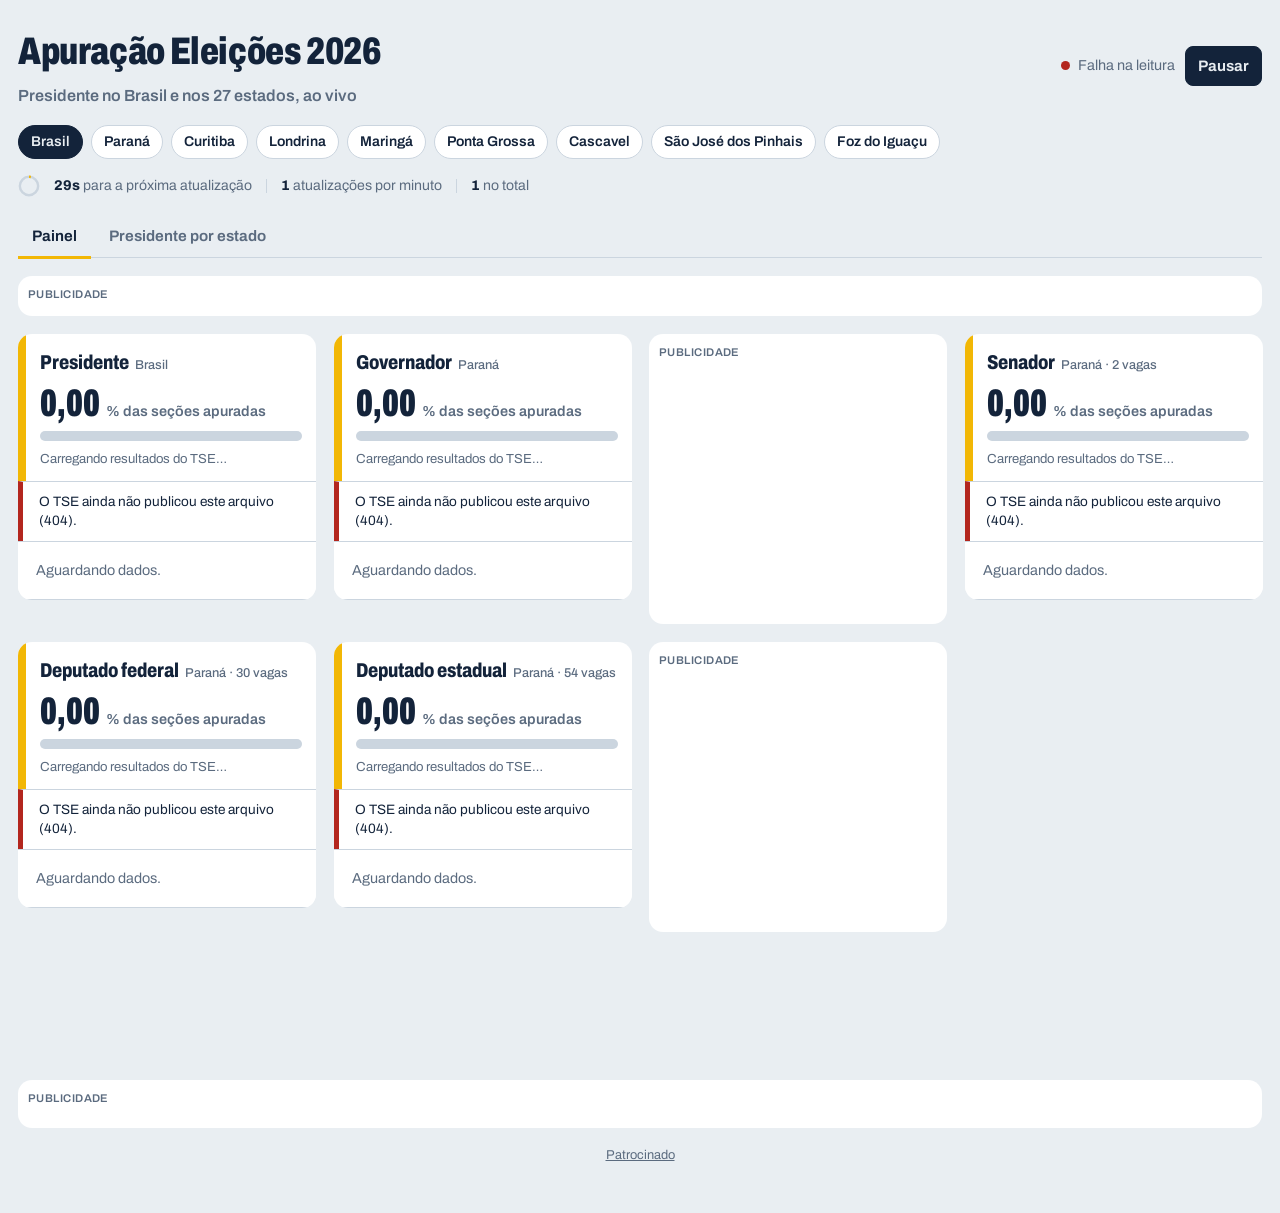
==== index.html @ 703930f0 "governador" ====
<!DOCTYPE html>
<html lang="pt-BR">
<head>
<meta charset="utf-8">
<meta name="viewport" content="width=device-width, initial-scale=1, viewport-fit=cover">
<title>Apuração Eleições 2026 ao vivo: resultado para Presidente no Brasil e por estado</title>
<meta name="description" content="Apuração ao vivo das Eleições 2026 com dados oficiais do TSE: resultado para Presidente no Brasil e nos 27 estados, urnas apuradas e previsão de término. Atualiza a cada 30 segundos.">
<meta name="keywords" content="apuração 2026, eleições 2026, apuração ao vivo, resultado eleição 2026, apuração presidente 2026, presidente por estado, resultado presidente por estado, TSE ao vivo, urnas apuradas, apuração Acre, apuração Alagoas, apuração Amapá, apuração Amazonas, apuração Bahia, apuração Ceará, apuração Distrito Federal, apuração Espírito Santo, apuração Goiás, apuração Maranhão, apuração Mato Grosso, apuração Mato Grosso do Sul, apuração Minas Gerais, apuração Pará, apuração Paraíba, apuração Paraná, apuração Pernambuco, apuração Piauí, apuração Rio de Janeiro, apuração Rio Grande do Norte, apuração Rio Grande do Sul, apuração Rondônia, apuração Roraima, apuração Santa Catarina, apuração São Paulo, apuração Sergipe, apuração Tocantins">
<meta name="robots" content="index, follow, max-image-preview:large, max-snippet:-1">
<meta name="author" content="Juscelio Diaz">
<meta name="theme-color" content="#E9EEF2" media="(prefers-color-scheme: light)">
<meta name="theme-color" content="#0F1A28" media="(prefers-color-scheme: dark)">
<link rel="canonical" href="https://eleicoesbrasil.vercel.app/">
<link rel="alternate" hreflang="pt-BR" href="https://eleicoesbrasil.vercel.app/">
<link rel="alternate" hreflang="x-default" href="https://eleicoesbrasil.vercel.app/">

<meta name="geo.region" content="BR">
<meta name="geo.placename" content="Brasil">
<meta name="geo.position" content="-15.7939;-47.8828">
<meta name="ICBM" content="-15.7939, -47.8828">
<meta name="language" content="pt-BR">

<meta property="og:type" content="website">
<meta property="og:locale" content="pt_BR">
<meta property="og:site_name" content="Apuração Eleições 2026">
<meta property="og:title" content="Apuração Eleições 2026 ao vivo: resultado para Presidente no Brasil e por estado">
<meta property="og:description" content="Apuração ao vivo das Eleições 2026 com dados oficiais do TSE: resultado para Presidente no Brasil e nos 27 estados, urnas apuradas e previsão de término. Atualiza a cada 30 segundos.">
<meta property="og:url" content="https://eleicoesbrasil.vercel.app/">
<meta property="og:image" content="https://eleicoesbrasil.vercel.app/og-image.png">
<meta property="og:image:width" content="1200">
<meta property="og:image:height" content="630">
<meta property="og:image:alt" content="Painel de apuração das Eleições 2026">
<meta name="twitter:card" content="summary_large_image">
<meta name="twitter:title" content="Apuração Eleições 2026 ao vivo: resultado para Presidente no Brasil e por estado">
<meta name="twitter:description" content="Apuração ao vivo das Eleições 2026 com dados oficiais do TSE: resultado para Presidente no Brasil e nos 27 estados, urnas apuradas e previsão de término. Atualiza a cada 30 segundos.">
<meta name="twitter:image" content="https://eleicoesbrasil.vercel.app/og-image.png">

<link rel="icon" href="/favicon.svg" type="image/svg+xml">
<link rel="apple-touch-icon" href="/apple-touch-icon.png">
<link rel="manifest" href="/site.webmanifest">
<script type="application/ld+json">
{
 "@context": "https://schema.org",
 "@graph": [
  {
   "@type": "WebSite",
   "@id": "https://eleicoesbrasil.vercel.app/#site",
   "url": "https://eleicoesbrasil.vercel.app/",
   "name": "Apuração Eleições 2026",
   "inLanguage": "pt-BR"
  },
  {
   "@type": "WebPage",
   "@id": "https://eleicoesbrasil.vercel.app/#pagina",
   "url": "https://eleicoesbrasil.vercel.app/",
   "name": "Apuração Eleições 2026 ao vivo: resultado para Presidente no Brasil e por estado",
   "description": "Apuração ao vivo das Eleições 2026 com dados oficiais do TSE: resultado para Presidente no Brasil e nos 27 estados, urnas apuradas e previsão de término. Atualiza a cada 30 segundos.",
   "inLanguage": "pt-BR",
   "isPartOf": {
    "@id": "https://eleicoesbrasil.vercel.app/#site"
   },
   "about": {
    "@id": "https://eleicoesbrasil.vercel.app/#eleicao"
   },
   "primaryImageOfPage": "https://eleicoesbrasil.vercel.app/og-image.png",
   "dateModified": "2026-10-04",
   "spatialCoverage": {
    "@type": "Country",
    "name": "Brasil"
   }
  },
  {
   "@type": "BreadcrumbList",
   "itemListElement": [
    {
     "@type": "ListItem",
     "position": 1,
     "name": "Eleições 2026",
     "item": "https://eleicoesbrasil.vercel.app/"
    }
   ]
  },
  {
   "@type": "Event",
   "@id": "https://eleicoesbrasil.vercel.app/#eleicao",
   "name": "Eleições Gerais 2026 – 1º turno",
   "startDate": "2026-10-04T08:00:00-03:00",
   "endDate": "2026-10-04T17:00:00-03:00",
   "eventStatus": "https://schema.org/EventScheduled",
   "eventAttendanceMode": "https://schema.org/OfflineEventAttendanceMode",
   "location": {
    "@type": "Place",
    "name": "Brasil",
    "address": {
     "@type": "PostalAddress",
     "addressCountry": "BR"
    }
   },
   "organizer": {
    "@type": "GovernmentOrganization",
    "name": "Tribunal Superior Eleitoral",
    "url": "https://www.tse.jus.br"
   }
  }
 ]
}
</script>
<!-- Google Analytics -->
<script async src="https://www.googletagmanager.com/gtag/js?id=G-25D1149GZ8"></script>
<script>window.dataLayer=window.dataLayer||[];function gtag(){dataLayer.push(arguments)}gtag("js",new Date());gtag("config","G-25D1149GZ8");</script>
<script>
/* Banners iframe da Adsterra: cada um precisa do seu atOptions logo antes do script. */
function anuncioAdsterra(key, width, height){
  document.write(`<script>atOptions={key:"${key}",format:"iframe",height:${height},width:${width},params:{}};<\/script><script src="https://bicea.org/22/${key}"><\/script>`);
}
</script>
<link rel="preconnect" href="https://fonts.googleapis.com">
<link rel="preconnect" href="https://fonts.gstatic.com" crossorigin>
<link href="https://fonts.googleapis.com/css2?family=Archivo:wdth,wght@62..125,400..900&display=swap" rel="stylesheet">
<link rel="stylesheet" href="/assets/painel.css">
</head>
<body>
<div class="wrap">
  <header>
    <h1>Apuração Eleições 2026 <span class="h1-sub">Presidente no Brasil e nos 27 estados, ao vivo</span></h1>
    <div class="controls">
      <div class="status"><span class="dot" id="dot"></span><span id="statusTxt">Carregando</span></div>
      <button class="primary" id="toggle">Pausar</button>
    </div>
  </header>

  <nav aria-label="Apuração por local">
    <ul class="locais">
      <li><a href="/" aria-current="page">Brasil</a></li>
      <li><a href="/parana/">Paraná</a></li>
      <li><a href="/curitiba/">Curitiba</a></li>
      <li><a href="/londrina/">Londrina</a></li>
      <li><a href="/maringa/">Maringá</a></li>
      <li><a href="/ponta-grossa/">Ponta Grossa</a></li>
      <li><a href="/cascavel/">Cascavel</a></li>
      <li><a href="/sao-jose-dos-pinhais/">São José dos Pinhais</a></li>
      <li><a href="/foz-do-iguacu/">Foz do Iguaçu</a></li>
    </ul>
  </nav>

  <div class="contador" aria-live="off">
    <span class="ring" aria-hidden="true"><svg viewBox="0 0 36 36"><circle cx="18" cy="18" r="15" class="ring-bg"/><circle cx="18" cy="18" r="15" class="ring-fg" id="ringFg"/></svg></span>
    <span><b id="proxima">—</b> para a próxima atualização</span>
    <span class="sep"></span>
    <span><b id="ritmo">0</b> atualizações por minuto</span>
    <span class="sep"></span>
    <span><b id="total">0</b> no total</span>
  </div>

  <div class="abas" role="tablist" aria-label="Visualização">
    <button role="tab" id="tab-painel" aria-controls="aba-painel" aria-selected="true">Painel</button>
    <button role="tab" id="tab-grafico" aria-controls="aba-grafico" aria-selected="false" tabindex="-1">Presidente por estado</button>
  </div>

  <main class="grid" id="aba-painel" role="tabpanel" aria-labelledby="tab-painel">
    <div class="ad ad-largo">
      <script>
        if (innerWidth >= 760) anuncioAdsterra("91e78889b4d1a1abb8bf514774f1d2f7", 728, 90);
        else if (innerWidth >= 500) anuncioAdsterra("8c108bb08b83f87383dddcffb69a1658", 468, 60);
        else anuncioAdsterra("3fed9f6a3aab2213b0c29a5ce6998f19", 320, 50);
      </script>
    </div>
    <section class="painel" data-card="pres" aria-label="Presidente, Brasil">
      <div class="painel-head" aria-live="polite">
        <h2>Presidente<small>Brasil</small></h2>
        <div class="pct" data-k="pct">0,00<small>% das seções apuradas</small></div>
        <div class="track"><div class="fill" data-k="pctBar" style="width:0%"></div></div>
        <div class="urnas" data-k="urnas"></div>
        <div class="meta" data-k="atualizado">Carregando resultados do TSE…</div>
      </div>
      <div class="msg" data-k="msg" role="alert"></div>
      <div class="cands" data-k="cands"><div class="vazio">Aguardando dados.</div></div>
      <div class="outros" data-k="outros"></div>
    </section>
    <section class="painel" data-card="gov" aria-label="Governador, Paraná">
      <div class="painel-head" aria-live="polite">
        <h2>Governador<small>Paraná</small></h2>
        <div class="pct" data-k="pct">0,00<small>% das seções apuradas</small></div>
        <div class="track"><div class="fill" data-k="pctBar" style="width:0%"></div></div>
        <div class="urnas" data-k="urnas"></div>
        <div class="meta" data-k="atualizado">Carregando resultados do TSE…</div>
      </div>
      <div class="msg" data-k="msg" role="alert"></div>
      <div class="cands" data-k="cands"><div class="vazio">Aguardando dados.</div></div>
      <div class="outros" data-k="outros"></div>
    </section>
    <div class="ad ad-retangulo">
      <script>anuncioAdsterra("b0edda91e7818c8857b4e08bf59b45be", 300, 250);</script>
    </div>
    <section class="painel" data-card="sen" aria-label="Senador, Paraná · 2 vagas">
      <div class="painel-head" aria-live="polite">
        <h2>Senador<small>Paraná · 2 vagas</small></h2>
        <div class="pct" data-k="pct">0,00<small>% das seções apuradas</small></div>
        <div class="track"><div class="fill" data-k="pctBar" style="width:0%"></div></div>
        <div class="urnas" data-k="urnas"></div>
        <div class="meta" data-k="atualizado">Carregando resultados do TSE…</div>
      </div>
      <div class="msg" data-k="msg" role="alert"></div>
      <div class="cands" data-k="cands"><div class="vazio">Aguardando dados.</div></div>
      <div class="outros" data-k="outros"></div>
    </section>
    <section class="painel" data-card="depf" aria-label="Deputado federal, Paraná · 30 vagas">
      <div class="painel-head" aria-live="polite">
        <h2>Deputado federal<small>Paraná · 30 vagas</small></h2>
        <div class="pct" data-k="pct">0,00<small>% das seções apuradas</small></div>
        <div class="track"><div class="fill" data-k="pctBar" style="width:0%"></div></div>
        <div class="urnas" data-k="urnas"></div>
        <div class="meta" data-k="atualizado">Carregando resultados do TSE…</div>
      </div>
      <div class="msg" data-k="msg" role="alert"></div>
      <div class="cands" data-k="cands"><div class="vazio">Aguardando dados.</div></div>
      <div class="outros" data-k="outros"></div>
    </section>
    <section class="painel" data-card="depe" aria-label="Deputado estadual, Paraná · 54 vagas">
      <div class="painel-head" aria-live="polite">
        <h2>Deputado estadual<small>Paraná · 54 vagas</small></h2>
        <div class="pct" data-k="pct">0,00<small>% das seções apuradas</small></div>
        <div class="track"><div class="fill" data-k="pctBar" style="width:0%"></div></div>
        <div class="urnas" data-k="urnas"></div>
        <div class="meta" data-k="atualizado">Carregando resultados do TSE…</div>
      </div>
      <div class="msg" data-k="msg" role="alert"></div>
      <div class="cands" data-k="cands"><div class="vazio">Aguardando dados.</div></div>
      <div class="outros" data-k="outros"></div>
    </section>
    <div class="ad ad-retangulo">
      <script>
        if (innerWidth >= 1100){
          document.currentScript.parentElement.classList.add("ad-alto");
          document.write('<div class="ad-par"><div>');
          anuncioAdsterra("2e475f82fe9a3fe70c927b401e1b6dad", 160, 600);
          document.write('</div><div>');
          anuncioAdsterra("76885d096ff2769e62141c29986a9c51", 160, 300);
          document.write('</div></div>');
        } else anuncioAdsterra("b0edda91e7818c8857b4e08bf59b45be", 300, 250);
      </script>
    </div>
    <div class="ad ad-largo">
      <script async="async" data-cfasync="false" src="https://bicea.org/21/813f7a11f64eeb9cae8767af1a4a75e0"></script>
      <div id="container-813f7a11f64eeb9cae8767af1a4a75e0"></div>
    </div>
    <p class="patrocinado"><a href="https://arwf.org/4/5a1e35ec282ca23bba451c632d59aa7d" target="_blank" rel="sponsored noopener">Patrocinado</a></p>
  </main>

  <section class="grafico" id="aba-grafico" role="tabpanel" aria-labelledby="tab-grafico" hidden>
    <div class="grafico-topo">
      <div>
        <h2>Presidente por estado</h2>
        <p class="grafico-sub" id="gResumo">Carregando resultados dos 27 estados…</p>
      </div>
      <label class="ordem">Ordenar por
        <select id="gOrdem">
          <option value="vantagem">Vantagem do 1º colocado</option>
          <option value="nome">Estado (A–Z)</option>
          <option value="apurado">Mais apurado</option>
        </select>
      </label>
    </div>
    <ul class="legenda" id="gLegenda"></ul>
    <div class="barras" id="gBarras" role="list"></div>
    <div class="g-dica" id="gDica" role="tooltip" hidden></div>
    <details class="g-tabela">
      <summary>Ver como tabela</summary>
      <div class="g-tabela-rolagem"><table id="gTabela"><thead><tr><th>Estado</th><th>% apurado</th><th>1º no Brasil</th><th>2º no Brasil</th><th>Outros</th></tr></thead><tbody><tr><td>Acre</td><td>—</td><td>—</td><td>—</td><td>—</td></tr><tr><td>Alagoas</td><td>—</td><td>—</td><td>—</td><td>—</td></tr><tr><td>Amapá</td><td>—</td><td>—</td><td>—</td><td>—</td></tr><tr><td>Amazonas</td><td>—</td><td>—</td><td>—</td><td>—</td></tr><tr><td>Bahia</td><td>—</td><td>—</td><td>—</td><td>—</td></tr><tr><td>Ceará</td><td>—</td><td>—</td><td>—</td><td>—</td></tr><tr><td>Distrito Federal</td><td>—</td><td>—</td><td>—</td><td>—</td></tr><tr><td>Espírito Santo</td><td>—</td><td>—</td><td>—</td><td>—</td></tr><tr><td>Goiás</td><td>—</td><td>—</td><td>—</td><td>—</td></tr><tr><td>Maranhão</td><td>—</td><td>—</td><td>—</td><td>—</td></tr><tr><td>Mato Grosso</td><td>—</td><td>—</td><td>—</td><td>—</td></tr><tr><td>Mato Grosso do Sul</td><td>—</td><td>—</td><td>—</td><td>—</td></tr><tr><td>Minas Gerais</td><td>—</td><td>—</td><td>—</td><td>—</td></tr><tr><td>Pará</td><td>—</td><td>—</td><td>—</td><td>—</td></tr><tr><td>Paraíba</td><td>—</td><td>—</td><td>—</td><td>—</td></tr><tr><td>Paraná</td><td>—</td><td>—</td><td>—</td><td>—</td></tr><tr><td>Pernambuco</td><td>—</td><td>—</td><td>—</td><td>—</td></tr><tr><td>Piauí</td><td>—</td><td>—</td><td>—</td><td>—</td></tr><tr><td>Rio de Janeiro</td><td>—</td><td>—</td><td>—</td><td>—</td></tr><tr><td>Rio Grande do Norte</td><td>—</td><td>—</td><td>—</td><td>—</td></tr><tr><td>Rio Grande do Sul</td><td>—</td><td>—</td><td>—</td><td>—</td></tr><tr><td>Rondônia</td><td>—</td><td>—</td><td>—</td><td>—</td></tr><tr><td>Roraima</td><td>—</td><td>—</td><td>—</td><td>—</td></tr><tr><td>Santa Catarina</td><td>—</td><td>—</td><td>—</td><td>—</td></tr><tr><td>São Paulo</td><td>—</td><td>—</td><td>—</td><td>—</td></tr><tr><td>Sergipe</td><td>—</td><td>—</td><td>—</td><td>—</td></tr><tr><td>Tocantins</td><td>—</td><td>—</td><td>—</td><td>—</td></tr></tbody></table></div>
    </details>
    <p class="grafico-nota">Resultado da eleição para Presidente em todos os estados do Brasil: Acre, Alagoas, Amapá, Amazonas, Bahia, Ceará, Distrito Federal, Espírito Santo, Goiás, Maranhão, Mato Grosso, Mato Grosso do Sul, Minas Gerais, Pará, Paraíba, Paraná, Pernambuco, Piauí, Rio de Janeiro, Rio Grande do Norte, Rio Grande do Sul, Rondônia, Roraima, Santa Catarina, São Paulo, Sergipe e Tocantins. Percentuais sobre os votos válidos em cada estado. Dados oficiais do TSE, atualizados a cada minuto enquanto esta aba está aberta.</p>
  </section>

  <noscript><p class="rodape">Ative o JavaScript para ver a apuração ao vivo.</p></noscript>
</div>

<script>window.PAGINA = {"cards": [{"id": "pres", "eleicao": "6257", "uf": "br", "mun": "", "cargo": "0001"}, {"id": "gov", "eleicao": "6259", "uf": "pr", "mun": "", "cargo": "0003"}, {"id": "sen", "eleicao": "6259", "uf": "pr", "mun": "", "cargo": "0005"}, {"id": "depf", "eleicao": "6259", "uf": "pr", "mun": "", "cargo": "0006"}, {"id": "depe", "eleicao": "6259", "uf": "pr", "mun": "", "cargo": "0007"}]};</script>
<script src="/assets/painel.js"></script>
<script src="/assets/grafico.js"></script>
<!-- Adsterra -->
<script data-cfasync="false" src="https://afders.org/1/1509e2503a8d75d315fd21393ebc4c13"></script>
<script data-cfasync="false" src="https://bicea.org/14/e1dd02e019e5cd1f0d1ac25f7d4fbcfc"></script>
</body>
</html>
---- assets/painel.css ----
:root{
  --bg:#E9EEF2; --panel:#FFFFFF; --ink:#13233A; --muted:#5B6B7F; --line:#CBD5DF;
  --urna:#F2B705; --lead:#0B7A4B; --bar:#2F4A6D; --err:#B3261E;
  --serie-1:#2a78d6; --serie-2:#eb6834; --serie-outros:#B4BFCB;
  box-sizing:border-box; padding-top:env(safe-area-inset-top,0px); padding-bottom:env(safe-area-inset-bottom,0px);
  color-scheme:light dark;
}
@media (prefers-color-scheme:dark){:root:not([data-theme="light"]){
  --bg:#0F1A28; --panel:#172536; --ink:#E8EEF5; --muted:#93A3B6; --line:#2A3B50;
  --urna:#F5C431; --lead:#3CC489; --bar:#6E8DB5; --err:#F2867E;
  --serie-1:#3987e5; --serie-2:#d95926; --serie-outros:#4A5C72;}}
:root[data-theme="dark"]{--bg:#0F1A28; --panel:#172536; --ink:#E8EEF5; --muted:#93A3B6; --line:#2A3B50;
  --urna:#F5C431; --lead:#3CC489; --bar:#6E8DB5; --err:#F2867E;
  --serie-1:#3987e5; --serie-2:#d95926; --serie-outros:#4A5C72;}
*,*::before,*::after{box-sizing:inherit}
html{scroll-padding-top:env(safe-area-inset-top,0px)}
body{margin:0;background:var(--bg);color:var(--ink);font-family:"Archivo",system-ui,-apple-system,"Segoe UI",Roboto,sans-serif;font-variation-settings:"wdth" 100;line-height:1.45}
.wrap{max-width:1500px;margin:0 auto;padding:24px 18px 48px}
header{display:flex;justify-content:space-between;align-items:center;gap:12px 20px;flex-wrap:wrap}
h1{font-size:clamp(1.6rem,3vw,2.4rem);font-variation-settings:"wdth" 75;font-weight:850;letter-spacing:-.01em;margin:0}
.status{font-size:.9rem;color:var(--muted);display:flex;align-items:center;gap:8px}
.dot{width:9px;height:9px;border-radius:50%;background:var(--muted)}
.dot.live{background:var(--lead);animation:pulse 2s infinite}
.dot.err{background:var(--err)}
@keyframes pulse{50%{opacity:.35}}
@media (prefers-reduced-motion:reduce){.dot.live{animation:none}.fill{transition:none!important}}

.controls{display:flex;flex-wrap:wrap;align-items:center;gap:10px}
button{font:inherit;font-size:.95rem;color:var(--ink);background:var(--panel);border:1.5px solid var(--line);border-radius:8px;padding:8px 12px}
button{cursor:pointer;font-weight:650}
button.primary{background:var(--ink);color:var(--bg);border-color:var(--ink)}
:focus-visible{outline:3px solid var(--urna);outline-offset:2px}

.contador{display:flex;flex-wrap:wrap;align-items:center;gap:8px 14px;margin:16px 0 20px;font-size:.88rem;color:var(--muted)}
.contador b{color:var(--ink);font-variant-numeric:tabular-nums;font-weight:750}
.contador .sep{width:1px;height:14px;background:var(--line)}
.ring{width:22px;height:22px;display:inline-block}
.ring svg{width:100%;height:100%;transform:rotate(-90deg)}
.ring circle{fill:none;stroke-width:4}
.ring-bg{stroke:var(--line)}
.ring-fg{stroke:var(--urna);stroke-dasharray:94.25;stroke-dashoffset:94.25;transition:stroke-dashoffset .9s linear}
@media (prefers-reduced-motion:reduce){.ring-fg{transition:none}}
@media (max-width:520px){.contador .sep{display:none}}

/* Grid único: cards e anúncios intercalados */
.grid{display:grid;grid-template-columns:repeat(auto-fill,minmax(min(100%,290px),1fr));grid-auto-flow:row dense;gap:18px;align-items:start}
.painel{min-width:0;background:var(--panel);border-radius:14px;overflow:hidden;display:flex;flex-direction:column}
.cand>span{min-width:0;overflow-wrap:break-word}
.painel-head{padding:16px 18px 14px;border-left:8px solid var(--urna)}
.painel h2{margin:0;font-size:1.25rem;font-weight:800;font-variation-settings:"wdth" 80}
.painel h2 small{font-weight:500;color:var(--muted);font-size:.8rem;margin-left:6px;font-variation-settings:"wdth" 100}
.pct{font-size:clamp(2.4rem,5vw,3.6rem);font-weight:900;font-variation-settings:"wdth" 62;line-height:.95;font-variant-numeric:tabular-nums;margin-top:8px}
.pct small{font-size:.9rem;font-weight:600;color:var(--muted);font-variation-settings:"wdth" 100;margin-left:6px}
.track{height:10px;background:var(--line);border-radius:5px;margin-top:10px;overflow:hidden}
.track .fill{height:100%;background:var(--urna);transition:width .8s ease}
.meta{margin-top:8px;font-size:.82rem;color:var(--muted)}
.urnas{display:grid;grid-template-columns:repeat(3,auto);justify-content:start;gap:2px 18px;margin-top:10px;font-size:.78rem;color:var(--muted)}
.urnas:empty{display:none}
.urnas b{display:block;font-size:1.05rem;color:var(--ink);font-variation-settings:"wdth" 75;font-variant-numeric:tabular-nums}
.urnas .eta{grid-column:1/-1;margin-top:4px}
.urnas .eta b{display:inline;font-size:inherit}

.cands{display:grid;gap:1px;background:var(--line);border-top:1px solid var(--line)}
.cand{background:var(--panel);padding:10px 16px;display:grid;grid-template-columns:2.2rem 1fr auto;gap:3px 12px;align-items:center}
.cand .pos{font-weight:800;color:var(--muted);font-variant-numeric:tabular-nums;grid-row:span 2}
.cand .nome{font-weight:700}
.cand .partido{color:var(--muted);font-weight:500;font-size:.85rem;margin-left:6px}
.cand .num{text-align:right;font-weight:850;font-size:1.3rem;font-variation-settings:"wdth" 70;font-variant-numeric:tabular-nums;grid-row:span 2}
.cand .votos{display:block;font-size:.75rem;font-weight:500;color:var(--muted);font-variation-settings:"wdth" 100}
.cand .bar{height:6px;background:var(--line);border-radius:3px;overflow:hidden}
.cand .bar .fill{height:100%;background:var(--bar);transition:width .8s ease}
.cand.lead .bar .fill{background:var(--lead)}
.tag{display:inline-block;font-size:.72rem;font-weight:700;padding:1px 7px;border-radius:5px;margin-left:6px;vertical-align:2px;background:var(--lead);color:var(--panel)}
.vazio{background:var(--panel);padding:18px;color:var(--muted);font-size:.9rem}

.outros{display:grid;grid-template-columns:repeat(3,1fr);border-top:1px solid var(--line)}
.outros div{padding:10px 16px}
.outros div+div{border-left:1px solid var(--line)}
.outros b{display:block;font-size:1.1rem;font-variation-settings:"wdth" 75;font-variant-numeric:tabular-nums}
.outros span{font-size:.8rem;color:var(--muted)}
.msg{padding:10px 16px;border-top:1px solid var(--line);border-left:5px solid var(--err);font-size:.85rem;display:none}

.rodape{margin-top:24px;font-size:.82rem;color:var(--muted)}
.h1-sub{display:block;margin-top:4px;font-size:.42em;font-weight:600;color:var(--muted);letter-spacing:0;font-variation-settings:"wdth" 100}
@media (max-width:520px){.cand .num{font-size:1.1rem}}
.painel{container-type:inline-size}
@container (max-width:320px){
  .cand{padding:10px 12px;gap:3px 8px;grid-template-columns:1.6rem 1fr auto}
  .cand .nome{font-size:.88rem}
  .cand .partido{font-size:.75rem;margin-left:4px}
  .cand .num{font-size:1.1rem}
  .painel-head{padding:14px 14px 12px}
  .pct{font-size:2.4rem}
}
.cand .partido{white-space:nowrap}

/* Navegação entre páginas (links internos) */
.locais{display:flex;flex-wrap:wrap;gap:8px;margin:18px 0 0;padding:0;list-style:none}
.locais a{display:inline-block;padding:6px 12px;border-radius:999px;background:var(--panel);color:var(--ink);text-decoration:none;font-size:.88rem;font-weight:600;border:1.5px solid var(--line)}
.locais a:hover{border-color:var(--ink)}
.locais a[aria-current="page"]{background:var(--ink);color:var(--bg);border-color:var(--ink)}

/* Abas */
.abas{display:flex;gap:4px;margin:0 0 18px;border-bottom:1.5px solid var(--line)}
.abas button{background:none;border:0;border-bottom:3px solid transparent;border-radius:0;margin-bottom:-1.5px;padding:8px 14px;color:var(--muted)}
.abas button[aria-selected="true"]{color:var(--ink);border-bottom-color:var(--urna)}
.abas button:hover{color:var(--ink)}

/* Gráfico: presidente por estado (barras 100% empilhadas) */
.grafico{background:var(--panel);border-radius:14px;padding:18px 18px 14px;position:relative}
[hidden]{display:none!important}
.grafico-topo{display:flex;justify-content:space-between;align-items:flex-end;gap:10px 20px;flex-wrap:wrap}
.grafico h2{margin:0;font-size:1.25rem;font-weight:800;font-variation-settings:"wdth" 80}
.grafico-sub{margin:2px 0 0;font-size:.88rem;color:var(--muted)}
.ordem{font-size:.82rem;color:var(--muted);display:flex;align-items:center;gap:8px}
.ordem select{font:inherit;font-size:.88rem;color:var(--ink);background:var(--panel);border:1.5px solid var(--line);border-radius:8px;padding:6px 8px}
.legenda{display:flex;flex-wrap:wrap;gap:6px 16px;list-style:none;margin:14px 0 10px;padding:0;font-size:.85rem}
.legenda li{display:flex;align-items:center;gap:6px}
.legenda i{width:12px;height:12px;border-radius:3px;display:inline-block}
.barras{display:grid;gap:4px}
.linha{display:grid;grid-template-columns:minmax(0,11rem) 1fr;align-items:center;gap:10px;padding:3px 4px;border-radius:6px;cursor:default}
.linha:hover,.linha:focus-visible{background:var(--bg)}
.linha .uf{font-size:.85rem;font-weight:650;white-space:nowrap;overflow:hidden;text-overflow:ellipsis}
.linha .uf small{display:block;font-weight:500;font-size:.72rem;color:var(--muted)}
.empilhada{position:relative;display:flex;gap:2px;height:22px}
.empilhada span{height:100%;min-width:0;display:flex;align-items:center;padding:0 6px;font-size:.75rem;font-weight:750;font-variant-numeric:tabular-nums;color:#fff;white-space:nowrap}
.empilhada span:first-child{border-radius:4px 0 0 4px}
.empilhada span:last-child{border-radius:0 4px 4px 0;justify-content:flex-end}
.empilhada .s1{background:var(--serie-1)}
.empilhada .s2{background:var(--serie-2)}
.empilhada .so{background:var(--serie-outros);color:var(--ink)}
.empilhada .vazia{flex:1;background:var(--line);border-radius:4px;color:var(--muted);font-weight:500}
.empilhada::after{content:"";position:absolute;left:50%;top:-3px;bottom:-3px;border-left:1.5px dashed var(--ink);opacity:.45;pointer-events:none}
.g-dica{position:absolute;z-index:5;pointer-events:none;background:var(--ink);color:var(--bg);border-radius:8px;padding:8px 10px;font-size:.8rem;line-height:1.4;max-width:260px;box-shadow:0 4px 14px rgba(0,0,0,.18)}
.g-dica b{font-variant-numeric:tabular-nums}
.g-dica i{width:9px;height:9px;border-radius:2px;display:inline-block;margin-right:5px}
.g-tabela{margin-top:14px;font-size:.85rem}
.g-tabela summary{cursor:pointer;font-weight:650}
.g-tabela-rolagem{overflow-x:auto;margin-top:8px}
.g-tabela table{border-collapse:collapse;width:100%;font-variant-numeric:tabular-nums}
.g-tabela th,.g-tabela td{padding:5px 8px;border-bottom:1px solid var(--line);text-align:right;white-space:nowrap}
.g-tabela th:first-child,.g-tabela td:first-child{text-align:left}
.grafico-nota{margin:12px 0 0;font-size:.78rem;color:var(--muted)}
.linha .sigla{display:none}
@media (max-width:520px){.linha{grid-template-columns:4.5rem 1fr}.linha .nome-longo{display:none}.linha .sigla{display:inline}}

/* Células de anúncio dentro do grid */
.ad{background:var(--panel);border-radius:14px;padding:10px 10px 14px;display:flex;flex-direction:column;align-items:center;gap:8px;overflow:hidden;min-width:0}
.ad::before{content:"Publicidade";align-self:flex-start;font-size:.7rem;font-weight:600;letter-spacing:.04em;text-transform:uppercase;color:var(--muted)}
.ad-largo{grid-column:1/-1}
.ad-retangulo{min-height:290px}
.ad-alto{grid-row:span 2}
.ad-par{display:flex;gap:12px;justify-content:center}
.ad iframe{max-width:100%}
.patrocinado{grid-column:1/-1;text-align:center;font-size:.8rem;margin:0}
.patrocinado a{color:var(--muted)}
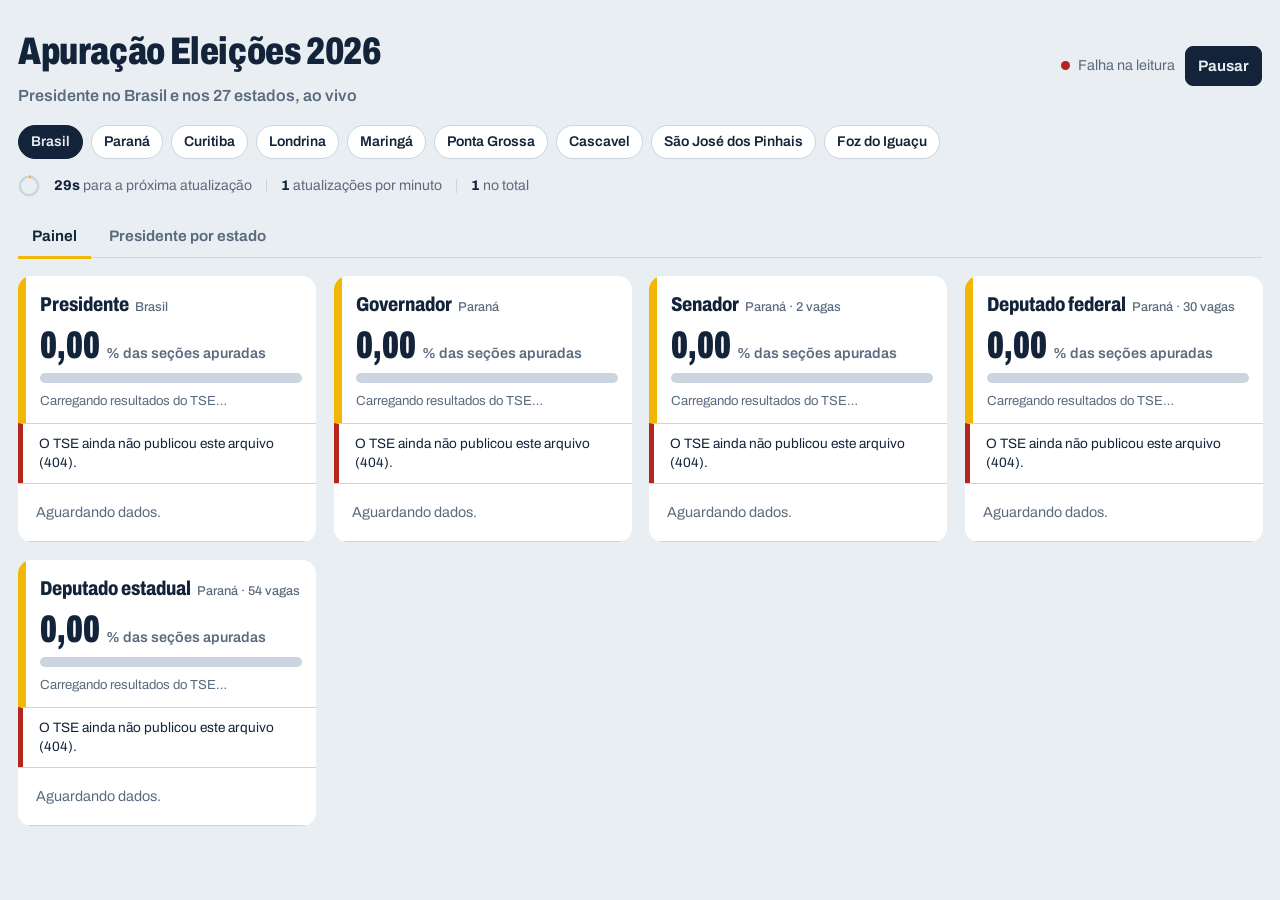
==== commit 4d7a2c9e: "no ads" ====
--- a/index.html
+++ b/index.html
@@ -108,12 +108,6 @@
 <!-- Google Analytics -->
 <script async src="https://www.googletagmanager.com/gtag/js?id=G-25D1149GZ8"></script>
 <script>window.dataLayer=window.dataLayer||[];function gtag(){dataLayer.push(arguments)}gtag("js",new Date());gtag("config","G-25D1149GZ8");</script>
-<script>
-/* Banners iframe da Adsterra: cada um precisa do seu atOptions logo antes do script. */
-function anuncioAdsterra(key, width, height){
-  document.write(`<script>atOptions={key:"${key}",format:"iframe",height:${height},width:${width},params:{}};<\/script><script src="https://bicea.org/22/${key}"><\/script>`);
-}
-</script>
 <link rel="preconnect" href="https://fonts.googleapis.com">
 <link rel="preconnect" href="https://fonts.gstatic.com" crossorigin>
 <link href="https://fonts.googleapis.com/css2?family=Archivo:wdth,wght@62..125,400..900&display=swap" rel="stylesheet">
@@ -158,13 +152,6 @@
   </div>
 
   <main class="grid" id="aba-painel" role="tabpanel" aria-labelledby="tab-painel">
-    <div class="ad ad-largo">
-      <script>
-        if (innerWidth >= 760) anuncioAdsterra("91e78889b4d1a1abb8bf514774f1d2f7", 728, 90);
-        else if (innerWidth >= 500) anuncioAdsterra("8c108bb08b83f87383dddcffb69a1658", 468, 60);
-        else anuncioAdsterra("3fed9f6a3aab2213b0c29a5ce6998f19", 320, 50);
-      </script>
-    </div>
     <section class="painel" data-card="pres" aria-label="Presidente, Brasil">
       <div class="painel-head" aria-live="polite">
         <h2>Presidente<small>Brasil</small></h2>
@@ -189,9 +176,6 @@
       <div class="cands" data-k="cands"><div class="vazio">Aguardando dados.</div></div>
       <div class="outros" data-k="outros"></div>
     </section>
-    <div class="ad ad-retangulo">
-      <script>anuncioAdsterra("b0edda91e7818c8857b4e08bf59b45be", 300, 250);</script>
-    </div>
     <section class="painel" data-card="sen" aria-label="Senador, Paraná · 2 vagas">
       <div class="painel-head" aria-live="polite">
         <h2>Senador<small>Paraná · 2 vagas</small></h2>
@@ -228,23 +212,6 @@
       <div class="cands" data-k="cands"><div class="vazio">Aguardando dados.</div></div>
       <div class="outros" data-k="outros"></div>
     </section>
-    <div class="ad ad-retangulo">
-      <script>
-        if (innerWidth >= 1100){
-          document.currentScript.parentElement.classList.add("ad-alto");
-          document.write('<div class="ad-par"><div>');
-          anuncioAdsterra("2e475f82fe9a3fe70c927b401e1b6dad", 160, 600);
-          document.write('</div><div>');
-          anuncioAdsterra("76885d096ff2769e62141c29986a9c51", 160, 300);
-          document.write('</div></div>');
-        } else anuncioAdsterra("b0edda91e7818c8857b4e08bf59b45be", 300, 250);
-      </script>
-    </div>
-    <div class="ad ad-largo">
-      <script async="async" data-cfasync="false" src="https://bicea.org/21/813f7a11f64eeb9cae8767af1a4a75e0"></script>
-      <div id="container-813f7a11f64eeb9cae8767af1a4a75e0"></div>
-    </div>
-    <p class="patrocinado"><a href="https://arwf.org/4/5a1e35ec282ca23bba451c632d59aa7d" target="_blank" rel="sponsored noopener">Patrocinado</a></p>
   </main>
 
   <section class="grafico" id="aba-grafico" role="tabpanel" aria-labelledby="tab-grafico" hidden>
@@ -277,8 +244,5 @@
 <script>window.PAGINA = {"cards": [{"id": "pres", "eleicao": "6257", "uf": "br", "mun": "", "cargo": "0001"}, {"id": "gov", "eleicao": "6259", "uf": "pr", "mun": "", "cargo": "0003"}, {"id": "sen", "eleicao": "6259", "uf": "pr", "mun": "", "cargo": "0005"}, {"id": "depf", "eleicao": "6259", "uf": "pr", "mun": "", "cargo": "0006"}, {"id": "depe", "eleicao": "6259", "uf": "pr", "mun": "", "cargo": "0007"}]};</script>
 <script src="/assets/painel.js"></script>
 <script src="/assets/grafico.js"></script>
-<!-- Adsterra -->
-<script data-cfasync="false" src="https://afders.org/1/1509e2503a8d75d315fd21393ebc4c13"></script>
-<script data-cfasync="false" src="https://bicea.org/14/e1dd02e019e5cd1f0d1ac25f7d4fbcfc"></script>
 </body>
 </html>
--- a/assets/painel.css
+++ b/assets/painel.css
@@ -43,7 +43,7 @@
 @media (max-width:520px){.contador .sep{display:none}}
 
 /* Grid único: cards e anúncios intercalados */
-.grid{display:grid;grid-template-columns:repeat(auto-fill,minmax(min(100%,290px),1fr));grid-auto-flow:row dense;gap:18px;align-items:start}
+.grid{display:grid;grid-template-columns:repeat(auto-fill,minmax(min(100%,290px),1fr));gap:18px;align-items:start}
 .painel{min-width:0;background:var(--panel);border-radius:14px;overflow:hidden;display:flex;flex-direction:column}
 .cand>span{min-width:0;overflow-wrap:break-word}
 .painel-head{padding:16px 18px 14px;border-left:8px solid var(--urna)}
@@ -143,14 +143,3 @@
 .grafico-nota{margin:12px 0 0;font-size:.78rem;color:var(--muted)}
 .linha .sigla{display:none}
 @media (max-width:520px){.linha{grid-template-columns:4.5rem 1fr}.linha .nome-longo{display:none}.linha .sigla{display:inline}}
-
-/* Células de anúncio dentro do grid */
-.ad{background:var(--panel);border-radius:14px;padding:10px 10px 14px;display:flex;flex-direction:column;align-items:center;gap:8px;overflow:hidden;min-width:0}
-.ad::before{content:"Publicidade";align-self:flex-start;font-size:.7rem;font-weight:600;letter-spacing:.04em;text-transform:uppercase;color:var(--muted)}
-.ad-largo{grid-column:1/-1}
-.ad-retangulo{min-height:290px}
-.ad-alto{grid-row:span 2}
-.ad-par{display:flex;gap:12px;justify-content:center}
-.ad iframe{max-width:100%}
-.patrocinado{grid-column:1/-1;text-align:center;font-size:.8rem;margin:0}
-.patrocinado a{color:var(--muted)}
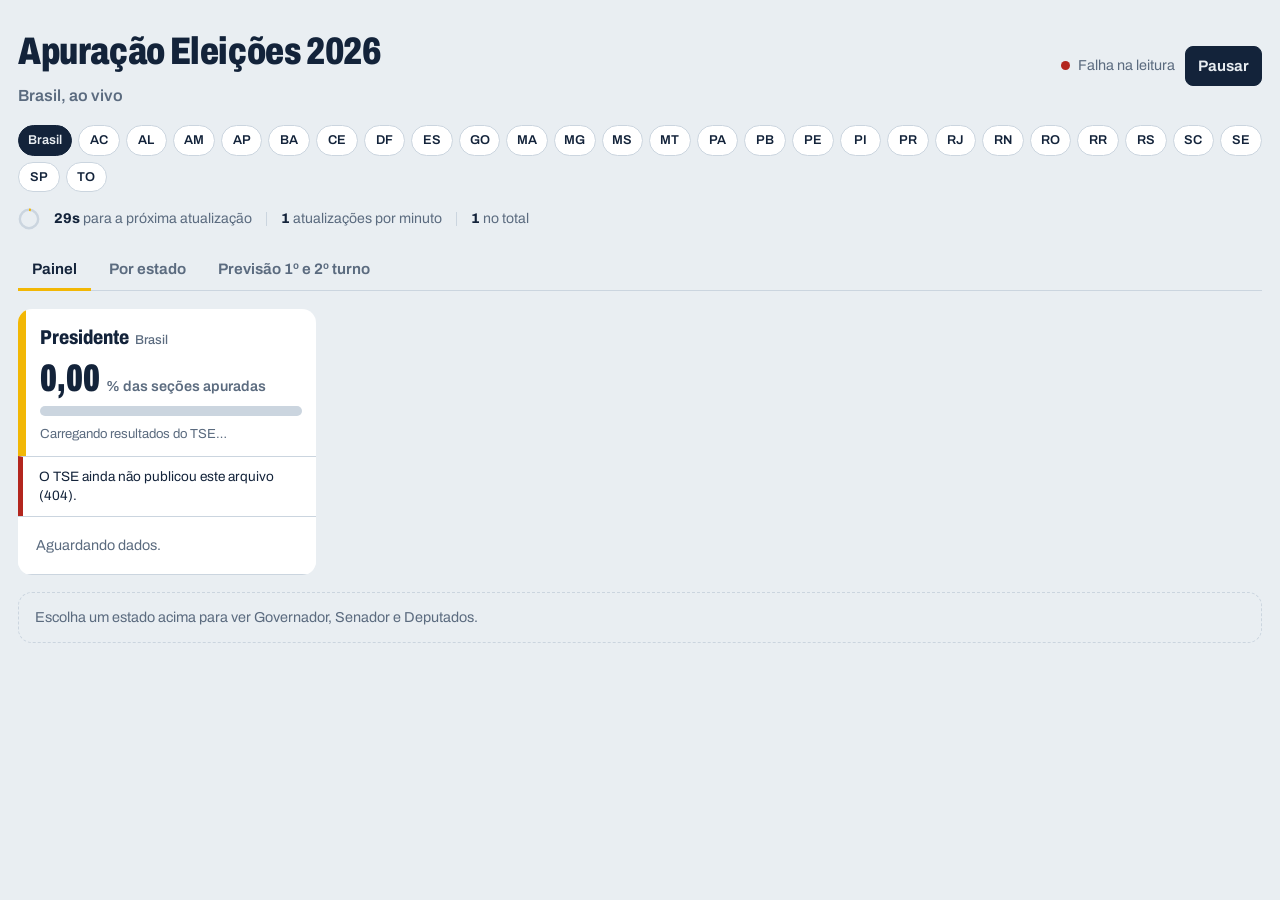
==== commit d80dba13: "up" ====
--- a/index.html
+++ b/index.html
@@ -3,9 +3,9 @@
 <head>
 <meta charset="utf-8">
 <meta name="viewport" content="width=device-width, initial-scale=1, viewport-fit=cover">
-<title>Apuração Eleições 2026 ao vivo: resultado para Presidente no Brasil e por estado</title>
-<meta name="description" content="Apuração ao vivo das Eleições 2026 com dados oficiais do TSE: resultado para Presidente no Brasil e nos 27 estados, urnas apuradas e previsão de término. Atualiza a cada 30 segundos.">
-<meta name="keywords" content="apuração 2026, eleições 2026, apuração ao vivo, resultado eleição 2026, apuração presidente 2026, presidente por estado, resultado presidente por estado, TSE ao vivo, urnas apuradas, apuração Acre, apuração Alagoas, apuração Amapá, apuração Amazonas, apuração Bahia, apuração Ceará, apuração Distrito Federal, apuração Espírito Santo, apuração Goiás, apuração Maranhão, apuração Mato Grosso, apuração Mato Grosso do Sul, apuração Minas Gerais, apuração Pará, apuração Paraíba, apuração Paraná, apuração Pernambuco, apuração Piauí, apuração Rio de Janeiro, apuração Rio Grande do Norte, apuração Rio Grande do Sul, apuração Rondônia, apuração Roraima, apuração Santa Catarina, apuração São Paulo, apuração Sergipe, apuração Tocantins">
+<title>Apuração Eleições 2026 ao vivo: Presidente, Governador, Senador e Deputados por estado</title>
+<meta name="description" content="Apuração ao vivo das Eleições 2026 com dados oficiais do TSE: Presidente, Governador, Senador, Deputado federal e estadual nos 27 estados, urnas apuradas e previsão de término.">
+<meta name="keywords" content="apuração 2026, eleições 2026, apuração ao vivo, resultado eleição 2026, apuração presidente 2026, governador 2026, senador 2026, deputado federal 2026, deputado estadual 2026, resultado por estado, TSE ao vivo, urnas apuradas, apuração Acre, apuração Alagoas, apuração Amapá, apuração Amazonas, apuração Bahia, apuração Ceará, apuração Distrito Federal, apuração Espírito Santo, apuração Goiás, apuração Maranhão, apuração Mato Grosso, apuração Mato Grosso do Sul, apuração Minas Gerais, apuração Pará, apuração Paraíba, apuração Paraná, apuração Pernambuco, apuração Piauí, apuração Rio de Janeiro, apuração Rio Grande do Norte, apuração Rio Grande do Sul, apuração Rondônia, apuração Roraima, apuração Santa Catarina, apuração São Paulo, apuração Sergipe, apuração Tocantins">
 <meta name="robots" content="index, follow, max-image-preview:large, max-snippet:-1">
 <meta name="author" content="Juscelio Diaz">
 <meta name="theme-color" content="#E9EEF2" media="(prefers-color-scheme: light)">
@@ -23,16 +23,16 @@
 <meta property="og:type" content="website">
 <meta property="og:locale" content="pt_BR">
 <meta property="og:site_name" content="Apuração Eleições 2026">
-<meta property="og:title" content="Apuração Eleições 2026 ao vivo: resultado para Presidente no Brasil e por estado">
-<meta property="og:description" content="Apuração ao vivo das Eleições 2026 com dados oficiais do TSE: resultado para Presidente no Brasil e nos 27 estados, urnas apuradas e previsão de término. Atualiza a cada 30 segundos.">
+<meta property="og:title" content="Apuração Eleições 2026 ao vivo: Presidente, Governador, Senador e Deputados por estado">
+<meta property="og:description" content="Apuração ao vivo das Eleições 2026 com dados oficiais do TSE: Presidente, Governador, Senador, Deputado federal e estadual nos 27 estados, urnas apuradas e previsão de término.">
 <meta property="og:url" content="https://eleicoesbrasil.vercel.app/">
 <meta property="og:image" content="https://eleicoesbrasil.vercel.app/og-image.png">
 <meta property="og:image:width" content="1200">
 <meta property="og:image:height" content="630">
 <meta property="og:image:alt" content="Painel de apuração das Eleições 2026">
 <meta name="twitter:card" content="summary_large_image">
-<meta name="twitter:title" content="Apuração Eleições 2026 ao vivo: resultado para Presidente no Brasil e por estado">
-<meta name="twitter:description" content="Apuração ao vivo das Eleições 2026 com dados oficiais do TSE: resultado para Presidente no Brasil e nos 27 estados, urnas apuradas e previsão de término. Atualiza a cada 30 segundos.">
+<meta name="twitter:title" content="Apuração Eleições 2026 ao vivo: Presidente, Governador, Senador e Deputados por estado">
+<meta name="twitter:description" content="Apuração ao vivo das Eleições 2026 com dados oficiais do TSE: Presidente, Governador, Senador, Deputado federal e estadual nos 27 estados, urnas apuradas e previsão de término.">
 <meta name="twitter:image" content="https://eleicoesbrasil.vercel.app/og-image.png">
 
 <link rel="icon" href="/favicon.svg" type="image/svg+xml">
@@ -53,8 +53,8 @@
    "@type": "WebPage",
    "@id": "https://eleicoesbrasil.vercel.app/#pagina",
    "url": "https://eleicoesbrasil.vercel.app/",
-   "name": "Apuração Eleições 2026 ao vivo: resultado para Presidente no Brasil e por estado",
-   "description": "Apuração ao vivo das Eleições 2026 com dados oficiais do TSE: resultado para Presidente no Brasil e nos 27 estados, urnas apuradas e previsão de término. Atualiza a cada 30 segundos.",
+   "name": "Apuração Eleições 2026 ao vivo: Presidente, Governador, Senador e Deputados por estado",
+   "description": "Apuração ao vivo das Eleições 2026 com dados oficiais do TSE: Presidente, Governador, Senador, Deputado federal e estadual nos 27 estados, urnas apuradas e previsão de término.",
    "inLanguage": "pt-BR",
    "isPartOf": {
     "@id": "https://eleicoesbrasil.vercel.app/#site"
@@ -68,17 +68,6 @@
     "@type": "Country",
     "name": "Brasil"
    }
-  },
-  {
-   "@type": "BreadcrumbList",
-   "itemListElement": [
-    {
-     "@type": "ListItem",
-     "position": 1,
-     "name": "Eleições 2026",
-     "item": "https://eleicoesbrasil.vercel.app/"
-    }
-   ]
   },
   {
    "@type": "Event",
@@ -116,24 +105,43 @@
 <body>
 <div class="wrap">
   <header>
-    <h1>Apuração Eleições 2026 <span class="h1-sub">Presidente no Brasil e nos 27 estados, ao vivo</span></h1>
+    <h1>Apuração Eleições 2026 <span class="h1-sub" id="sub">Brasil, ao vivo</span></h1>
     <div class="controls">
       <div class="status"><span class="dot" id="dot"></span><span id="statusTxt">Carregando</span></div>
       <button class="primary" id="toggle">Pausar</button>
     </div>
   </header>
 
-  <nav aria-label="Apuração por local">
-    <ul class="locais">
-      <li><a href="/" aria-current="page">Brasil</a></li>
-      <li><a href="/parana/">Paraná</a></li>
-      <li><a href="/curitiba/">Curitiba</a></li>
-      <li><a href="/londrina/">Londrina</a></li>
-      <li><a href="/maringa/">Maringá</a></li>
-      <li><a href="/ponta-grossa/">Ponta Grossa</a></li>
-      <li><a href="/cascavel/">Cascavel</a></li>
-      <li><a href="/sao-jose-dos-pinhais/">São José dos Pinhais</a></li>
-      <li><a href="/foz-do-iguacu/">Foz do Iguaçu</a></li>
+  <nav aria-label="Apuração por estado">
+    <ul class="locais estados">
+      <li><a href="/" data-uf="br" aria-current="page">Brasil</a></li>
+      <li><a href="/?uf=ac" data-uf="ac" title="Acre" aria-label="Acre">AC</a></li>
+      <li><a href="/?uf=al" data-uf="al" title="Alagoas" aria-label="Alagoas">AL</a></li>
+      <li><a href="/?uf=am" data-uf="am" title="Amazonas" aria-label="Amazonas">AM</a></li>
+      <li><a href="/?uf=ap" data-uf="ap" title="Amapá" aria-label="Amapá">AP</a></li>
+      <li><a href="/?uf=ba" data-uf="ba" title="Bahia" aria-label="Bahia">BA</a></li>
+      <li><a href="/?uf=ce" data-uf="ce" title="Ceará" aria-label="Ceará">CE</a></li>
+      <li><a href="/?uf=df" data-uf="df" title="Distrito Federal" aria-label="Distrito Federal">DF</a></li>
+      <li><a href="/?uf=es" data-uf="es" title="Espírito Santo" aria-label="Espírito Santo">ES</a></li>
+      <li><a href="/?uf=go" data-uf="go" title="Goiás" aria-label="Goiás">GO</a></li>
+      <li><a href="/?uf=ma" data-uf="ma" title="Maranhão" aria-label="Maranhão">MA</a></li>
+      <li><a href="/?uf=mg" data-uf="mg" title="Minas Gerais" aria-label="Minas Gerais">MG</a></li>
+      <li><a href="/?uf=ms" data-uf="ms" title="Mato Grosso do Sul" aria-label="Mato Grosso do Sul">MS</a></li>
+      <li><a href="/?uf=mt" data-uf="mt" title="Mato Grosso" aria-label="Mato Grosso">MT</a></li>
+      <li><a href="/?uf=pa" data-uf="pa" title="Pará" aria-label="Pará">PA</a></li>
+      <li><a href="/?uf=pb" data-uf="pb" title="Paraíba" aria-label="Paraíba">PB</a></li>
+      <li><a href="/?uf=pe" data-uf="pe" title="Pernambuco" aria-label="Pernambuco">PE</a></li>
+      <li><a href="/?uf=pi" data-uf="pi" title="Piauí" aria-label="Piauí">PI</a></li>
+      <li><a href="/?uf=pr" data-uf="pr" title="Paraná" aria-label="Paraná">PR</a></li>
+      <li><a href="/?uf=rj" data-uf="rj" title="Rio de Janeiro" aria-label="Rio de Janeiro">RJ</a></li>
+      <li><a href="/?uf=rn" data-uf="rn" title="Rio Grande do Norte" aria-label="Rio Grande do Norte">RN</a></li>
+      <li><a href="/?uf=ro" data-uf="ro" title="Rondônia" aria-label="Rondônia">RO</a></li>
+      <li><a href="/?uf=rr" data-uf="rr" title="Roraima" aria-label="Roraima">RR</a></li>
+      <li><a href="/?uf=rs" data-uf="rs" title="Rio Grande do Sul" aria-label="Rio Grande do Sul">RS</a></li>
+      <li><a href="/?uf=sc" data-uf="sc" title="Santa Catarina" aria-label="Santa Catarina">SC</a></li>
+      <li><a href="/?uf=se" data-uf="se" title="Sergipe" aria-label="Sergipe">SE</a></li>
+      <li><a href="/?uf=sp" data-uf="sp" title="São Paulo" aria-label="São Paulo">SP</a></li>
+      <li><a href="/?uf=to" data-uf="to" title="Tocantins" aria-label="Tocantins">TO</a></li>
     </ul>
   </nav>
 
@@ -148,78 +156,83 @@
 
   <div class="abas" role="tablist" aria-label="Visualização">
     <button role="tab" id="tab-painel" aria-controls="aba-painel" aria-selected="true">Painel</button>
-    <button role="tab" id="tab-grafico" aria-controls="aba-grafico" aria-selected="false" tabindex="-1">Presidente por estado</button>
+    <button role="tab" id="tab-grafico" aria-controls="aba-grafico" aria-selected="false" tabindex="-1">Por estado</button>
+    <button role="tab" id="tab-previsao" aria-controls="aba-previsao" aria-selected="false" tabindex="-1">Previsão 1º e 2º turno</button>
   </div>
 
   <main class="grid" id="aba-painel" role="tabpanel" aria-labelledby="tab-painel">
-    <section class="painel" data-card="pres" aria-label="Presidente, Brasil">
-      <div class="painel-head" aria-live="polite">
-        <h2>Presidente<small>Brasil</small></h2>
-        <div class="pct" data-k="pct">0,00<small>% das seções apuradas</small></div>
-        <div class="track"><div class="fill" data-k="pctBar" style="width:0%"></div></div>
-        <div class="urnas" data-k="urnas"></div>
-        <div class="meta" data-k="atualizado">Carregando resultados do TSE…</div>
-      </div>
-      <div class="msg" data-k="msg" role="alert"></div>
-      <div class="cands" data-k="cands"><div class="vazio">Aguardando dados.</div></div>
-      <div class="outros" data-k="outros"></div>
-    </section>
-    <section class="painel" data-card="gov" aria-label="Governador, Paraná">
-      <div class="painel-head" aria-live="polite">
-        <h2>Governador<small>Paraná</small></h2>
-        <div class="pct" data-k="pct">0,00<small>% das seções apuradas</small></div>
-        <div class="track"><div class="fill" data-k="pctBar" style="width:0%"></div></div>
-        <div class="urnas" data-k="urnas"></div>
-        <div class="meta" data-k="atualizado">Carregando resultados do TSE…</div>
-      </div>
-      <div class="msg" data-k="msg" role="alert"></div>
-      <div class="cands" data-k="cands"><div class="vazio">Aguardando dados.</div></div>
-      <div class="outros" data-k="outros"></div>
-    </section>
-    <section class="painel" data-card="sen" aria-label="Senador, Paraná · 2 vagas">
-      <div class="painel-head" aria-live="polite">
-        <h2>Senador<small>Paraná · 2 vagas</small></h2>
-        <div class="pct" data-k="pct">0,00<small>% das seções apuradas</small></div>
-        <div class="track"><div class="fill" data-k="pctBar" style="width:0%"></div></div>
-        <div class="urnas" data-k="urnas"></div>
-        <div class="meta" data-k="atualizado">Carregando resultados do TSE…</div>
-      </div>
-      <div class="msg" data-k="msg" role="alert"></div>
-      <div class="cands" data-k="cands"><div class="vazio">Aguardando dados.</div></div>
-      <div class="outros" data-k="outros"></div>
-    </section>
-    <section class="painel" data-card="depf" aria-label="Deputado federal, Paraná · 30 vagas">
-      <div class="painel-head" aria-live="polite">
-        <h2>Deputado federal<small>Paraná · 30 vagas</small></h2>
-        <div class="pct" data-k="pct">0,00<small>% das seções apuradas</small></div>
-        <div class="track"><div class="fill" data-k="pctBar" style="width:0%"></div></div>
-        <div class="urnas" data-k="urnas"></div>
-        <div class="meta" data-k="atualizado">Carregando resultados do TSE…</div>
-      </div>
-      <div class="msg" data-k="msg" role="alert"></div>
-      <div class="cands" data-k="cands"><div class="vazio">Aguardando dados.</div></div>
-      <div class="outros" data-k="outros"></div>
-    </section>
-    <section class="painel" data-card="depe" aria-label="Deputado estadual, Paraná · 54 vagas">
-      <div class="painel-head" aria-live="polite">
-        <h2>Deputado estadual<small>Paraná · 54 vagas</small></h2>
-        <div class="pct" data-k="pct">0,00<small>% das seções apuradas</small></div>
-        <div class="track"><div class="fill" data-k="pctBar" style="width:0%"></div></div>
-        <div class="urnas" data-k="urnas"></div>
-        <div class="meta" data-k="atualizado">Carregando resultados do TSE…</div>
-      </div>
-      <div class="msg" data-k="msg" role="alert"></div>
-      <div class="cands" data-k="cands"><div class="vazio">Aguardando dados.</div></div>
-      <div class="outros" data-k="outros"></div>
-    </section>
+    <section class="painel" data-card="pres">
+      <div class="painel-head" aria-live="polite">
+        <h2><span data-k="titulo">Presidente</span><small data-k="escopo">Brasil</small></h2>
+        <div class="pct" data-k="pct">0,00<small>% das seções apuradas</small></div>
+        <div class="track"><div class="fill" data-k="pctBar" style="width:0%"></div></div>
+        <div class="urnas" data-k="urnas"></div>
+        <div class="meta" data-k="atualizado">Carregando resultados do TSE…</div>
+      </div>
+      <div class="msg" data-k="msg" role="alert"></div>
+      <div class="cands" data-k="cands"><div class="vazio">Aguardando dados.</div></div>
+      <div class="outros" data-k="outros"></div>
+    </section>
+    <section class="painel" data-card="gov" hidden>
+      <div class="painel-head" aria-live="polite">
+        <h2><span data-k="titulo">Governador</span><small data-k="escopo">Brasil</small></h2>
+        <div class="pct" data-k="pct">0,00<small>% das seções apuradas</small></div>
+        <div class="track"><div class="fill" data-k="pctBar" style="width:0%"></div></div>
+        <div class="urnas" data-k="urnas"></div>
+        <div class="meta" data-k="atualizado">Carregando resultados do TSE…</div>
+      </div>
+      <div class="msg" data-k="msg" role="alert"></div>
+      <div class="cands" data-k="cands"><div class="vazio">Aguardando dados.</div></div>
+      <div class="outros" data-k="outros"></div>
+    </section>
+    <section class="painel" data-card="sen" hidden>
+      <div class="painel-head" aria-live="polite">
+        <h2><span data-k="titulo">Senador</span><small data-k="escopo">Brasil</small></h2>
+        <div class="pct" data-k="pct">0,00<small>% das seções apuradas</small></div>
+        <div class="track"><div class="fill" data-k="pctBar" style="width:0%"></div></div>
+        <div class="urnas" data-k="urnas"></div>
+        <div class="meta" data-k="atualizado">Carregando resultados do TSE…</div>
+      </div>
+      <div class="msg" data-k="msg" role="alert"></div>
+      <div class="cands" data-k="cands"><div class="vazio">Aguardando dados.</div></div>
+      <div class="outros" data-k="outros"></div>
+    </section>
+    <section class="painel" data-card="depf" hidden>
+      <div class="painel-head" aria-live="polite">
+        <h2><span data-k="titulo">Deputado federal</span><small data-k="escopo">Brasil</small></h2>
+        <div class="pct" data-k="pct">0,00<small>% das seções apuradas</small></div>
+        <div class="track"><div class="fill" data-k="pctBar" style="width:0%"></div></div>
+        <div class="urnas" data-k="urnas"></div>
+        <div class="meta" data-k="atualizado">Carregando resultados do TSE…</div>
+      </div>
+      <div class="msg" data-k="msg" role="alert"></div>
+      <div class="cands" data-k="cands"><div class="vazio">Aguardando dados.</div></div>
+      <div class="outros" data-k="outros"></div>
+    </section>
+    <section class="painel" data-card="depe" hidden>
+      <div class="painel-head" aria-live="polite">
+        <h2><span data-k="titulo">Deputado estadual</span><small data-k="escopo">Brasil</small></h2>
+        <div class="pct" data-k="pct">0,00<small>% das seções apuradas</small></div>
+        <div class="track"><div class="fill" data-k="pctBar" style="width:0%"></div></div>
+        <div class="urnas" data-k="urnas"></div>
+        <div class="meta" data-k="atualizado">Carregando resultados do TSE…</div>
+      </div>
+      <div class="msg" data-k="msg" role="alert"></div>
+      <div class="cands" data-k="cands"><div class="vazio">Aguardando dados.</div></div>
+      <div class="outros" data-k="outros"></div>
+    </section>
+    <p class="dica-estado" id="dicaEstado">Escolha um estado acima para ver Governador, Senador e Deputados.</p>
   </main>
 
   <section class="grafico" id="aba-grafico" role="tabpanel" aria-labelledby="tab-grafico" hidden>
     <div class="grafico-topo">
       <div>
-        <h2>Presidente por estado</h2>
+        <h2 id="gTitulo">Presidente por estado</h2>
         <p class="grafico-sub" id="gResumo">Carregando resultados dos 27 estados…</p>
       </div>
+      <label class="ordem">Cargo
+        <select id="gCargo"><option value="pres">Presidente</option><option value="gov">Governador</option><option value="sen">Senador</option><option value="depf">Deputado federal</option><option value="depe">Deputado estadual</option></select>
+      </label>
       <label class="ordem">Ordenar por
         <select id="gOrdem">
           <option value="vantagem">Vantagem do 1º colocado</option>
@@ -233,16 +246,29 @@
     <div class="g-dica" id="gDica" role="tooltip" hidden></div>
     <details class="g-tabela">
       <summary>Ver como tabela</summary>
-      <div class="g-tabela-rolagem"><table id="gTabela"><thead><tr><th>Estado</th><th>% apurado</th><th>1º no Brasil</th><th>2º no Brasil</th><th>Outros</th></tr></thead><tbody><tr><td>Acre</td><td>—</td><td>—</td><td>—</td><td>—</td></tr><tr><td>Alagoas</td><td>—</td><td>—</td><td>—</td><td>—</td></tr><tr><td>Amapá</td><td>—</td><td>—</td><td>—</td><td>—</td></tr><tr><td>Amazonas</td><td>—</td><td>—</td><td>—</td><td>—</td></tr><tr><td>Bahia</td><td>—</td><td>—</td><td>—</td><td>—</td></tr><tr><td>Ceará</td><td>—</td><td>—</td><td>—</td><td>—</td></tr><tr><td>Distrito Federal</td><td>—</td><td>—</td><td>—</td><td>—</td></tr><tr><td>Espírito Santo</td><td>—</td><td>—</td><td>—</td><td>—</td></tr><tr><td>Goiás</td><td>—</td><td>—</td><td>—</td><td>—</td></tr><tr><td>Maranhão</td><td>—</td><td>—</td><td>—</td><td>—</td></tr><tr><td>Mato Grosso</td><td>—</td><td>—</td><td>—</td><td>—</td></tr><tr><td>Mato Grosso do Sul</td><td>—</td><td>—</td><td>—</td><td>—</td></tr><tr><td>Minas Gerais</td><td>—</td><td>—</td><td>—</td><td>—</td></tr><tr><td>Pará</td><td>—</td><td>—</td><td>—</td><td>—</td></tr><tr><td>Paraíba</td><td>—</td><td>—</td><td>—</td><td>—</td></tr><tr><td>Paraná</td><td>—</td><td>—</td><td>—</td><td>—</td></tr><tr><td>Pernambuco</td><td>—</td><td>—</td><td>—</td><td>—</td></tr><tr><td>Piauí</td><td>—</td><td>—</td><td>—</td><td>—</td></tr><tr><td>Rio de Janeiro</td><td>—</td><td>—</td><td>—</td><td>—</td></tr><tr><td>Rio Grande do Norte</td><td>—</td><td>—</td><td>—</td><td>—</td></tr><tr><td>Rio Grande do Sul</td><td>—</td><td>—</td><td>—</td><td>—</td></tr><tr><td>Rondônia</td><td>—</td><td>—</td><td>—</td><td>—</td></tr><tr><td>Roraima</td><td>—</td><td>—</td><td>—</td><td>—</td></tr><tr><td>Santa Catarina</td><td>—</td><td>—</td><td>—</td><td>—</td></tr><tr><td>São Paulo</td><td>—</td><td>—</td><td>—</td><td>—</td></tr><tr><td>Sergipe</td><td>—</td><td>—</td><td>—</td><td>—</td></tr><tr><td>Tocantins</td><td>—</td><td>—</td><td>—</td><td>—</td></tr></tbody></table></div>
+      <div class="g-tabela-rolagem"><table id="gTabela"><thead><tr><th>Estado</th><th>% apurado</th><th>1º</th><th>2º</th><th>Outros</th></tr></thead><tbody><tr><td>Acre</td><td>—</td><td>—</td><td>—</td><td>—</td></tr><tr><td>Alagoas</td><td>—</td><td>—</td><td>—</td><td>—</td></tr><tr><td>Amapá</td><td>—</td><td>—</td><td>—</td><td>—</td></tr><tr><td>Amazonas</td><td>—</td><td>—</td><td>—</td><td>—</td></tr><tr><td>Bahia</td><td>—</td><td>—</td><td>—</td><td>—</td></tr><tr><td>Ceará</td><td>—</td><td>—</td><td>—</td><td>—</td></tr><tr><td>Distrito Federal</td><td>—</td><td>—</td><td>—</td><td>—</td></tr><tr><td>Espírito Santo</td><td>—</td><td>—</td><td>—</td><td>—</td></tr><tr><td>Goiás</td><td>—</td><td>—</td><td>—</td><td>—</td></tr><tr><td>Maranhão</td><td>—</td><td>—</td><td>—</td><td>—</td></tr><tr><td>Mato Grosso</td><td>—</td><td>—</td><td>—</td><td>—</td></tr><tr><td>Mato Grosso do Sul</td><td>—</td><td>—</td><td>—</td><td>—</td></tr><tr><td>Minas Gerais</td><td>—</td><td>—</td><td>—</td><td>—</td></tr><tr><td>Paraná</td><td>—</td><td>—</td><td>—</td><td>—</td></tr><tr><td>Paraíba</td><td>—</td><td>—</td><td>—</td><td>—</td></tr><tr><td>Pará</td><td>—</td><td>—</td><td>—</td><td>—</td></tr><tr><td>Pernambuco</td><td>—</td><td>—</td><td>—</td><td>—</td></tr><tr><td>Piauí</td><td>—</td><td>—</td><td>—</td><td>—</td></tr><tr><td>Rio Grande do Norte</td><td>—</td><td>—</td><td>—</td><td>—</td></tr><tr><td>Rio Grande do Sul</td><td>—</td><td>—</td><td>—</td><td>—</td></tr><tr><td>Rio de Janeiro</td><td>—</td><td>—</td><td>—</td><td>—</td></tr><tr><td>Rondônia</td><td>—</td><td>—</td><td>—</td><td>—</td></tr><tr><td>Roraima</td><td>—</td><td>—</td><td>—</td><td>—</td></tr><tr><td>Santa Catarina</td><td>—</td><td>—</td><td>—</td><td>—</td></tr><tr><td>Sergipe</td><td>—</td><td>—</td><td>—</td><td>—</td></tr><tr><td>São Paulo</td><td>—</td><td>—</td><td>—</td><td>—</td></tr><tr><td>Tocantins</td><td>—</td><td>—</td><td>—</td><td>—</td></tr></tbody></table></div>
     </details>
-    <p class="grafico-nota">Resultado da eleição para Presidente em todos os estados do Brasil: Acre, Alagoas, Amapá, Amazonas, Bahia, Ceará, Distrito Federal, Espírito Santo, Goiás, Maranhão, Mato Grosso, Mato Grosso do Sul, Minas Gerais, Pará, Paraíba, Paraná, Pernambuco, Piauí, Rio de Janeiro, Rio Grande do Norte, Rio Grande do Sul, Rondônia, Roraima, Santa Catarina, São Paulo, Sergipe e Tocantins. Percentuais sobre os votos válidos em cada estado. Dados oficiais do TSE, atualizados a cada minuto enquanto esta aba está aberta.</p>
+    <p class="grafico-nota">Resultado da eleição para Presidente, Governador, Senador e Deputados em todos os estados do Brasil: Acre, Alagoas, Amapá, Amazonas, Bahia, Ceará, Distrito Federal, Espírito Santo, Goiás, Maranhão, Mato Grosso, Mato Grosso do Sul, Minas Gerais, Pará, Paraíba, Paraná, Pernambuco, Piauí, Rio de Janeiro, Rio Grande do Norte, Rio Grande do Sul, Rondônia, Roraima, Santa Catarina, São Paulo, Sergipe e Tocantins. Percentuais sobre os votos válidos em cada estado. Clique num estado para abrir o painel dele. Dados oficiais do TSE, atualizados a cada minuto enquanto esta aba está aberta.</p>
+  </section>
+
+  <section class="grafico previsao" id="aba-previsao" role="tabpanel" aria-labelledby="tab-previsao" hidden>
+    <h2>Presidente: projeção do resultado final</h2>
+    <p class="grafico-sub" id="pvPresResumo">Carregando resultados dos 27 estados…</p>
+    <div class="pv-veredito" id="pvPresVeredito" aria-live="polite"></div>
+    <div class="pv-barras" id="pvPresBarras"></div>
+    <p class="grafico-nota">Como calculamos: em cada estado, os votos que faltam apurar são distribuídos na mesma proporção dos votos já apurados naquele estado, e somamos o resultado do país (sem o exterior). Isso corrige o fato de alguns estados apurarem mais rápido que outros. É uma tendência, não um resultado oficial.</p>
+
+    <h2 class="pv-sec">Governador: 1º ou 2º turno?</h2>
+    <p class="grafico-sub" id="pvGovResumo">Carregando…</p>
+    <div class="pv-gov" id="pvGovLista"></div>
+    <p class="grafico-nota">Vence no 1º turno quem tiver mais de 50% dos votos válidos. Com pouca apuração, uma margem pequena sobre 50% ainda pode virar, por isso marcamos como “indefinido”. O 2º turno será em 25 de outubro de 2026. Senado e deputados não têm 2º turno.</p>
   </section>
 
   <noscript><p class="rodape">Ative o JavaScript para ver a apuração ao vivo.</p></noscript>
 </div>
 
-<script>window.PAGINA = {"cards": [{"id": "pres", "eleicao": "6257", "uf": "br", "mun": "", "cargo": "0001"}, {"id": "gov", "eleicao": "6259", "uf": "pr", "mun": "", "cargo": "0003"}, {"id": "sen", "eleicao": "6259", "uf": "pr", "mun": "", "cargo": "0005"}, {"id": "depf", "eleicao": "6259", "uf": "pr", "mun": "", "cargo": "0006"}, {"id": "depe", "eleicao": "6259", "uf": "pr", "mun": "", "cargo": "0007"}]};</script>
 <script src="/assets/painel.js"></script>
 <script src="/assets/grafico.js"></script>
+<script src="/assets/previsao.js"></script>
 </body>
 </html>
--- a/assets/painel.css
+++ b/assets/painel.css
@@ -118,7 +118,9 @@
 .legenda li{display:flex;align-items:center;gap:6px}
 .legenda i{width:12px;height:12px;border-radius:3px;display:inline-block}
 .barras{display:grid;gap:4px}
-.linha{display:grid;grid-template-columns:minmax(0,11rem) 1fr;align-items:center;gap:10px;padding:3px 4px;border-radius:6px;cursor:default}
+.linha{display:grid;grid-template-columns:minmax(0,11rem) 1fr;align-items:center;gap:2px 10px;padding:3px 4px;border-radius:6px;cursor:pointer}
+.g-nomes{grid-column:2;display:flex;flex-wrap:wrap;gap:0 14px;font-size:.75rem;color:var(--muted)}
+.g-dica small{opacity:.75}
 .linha:hover,.linha:focus-visible{background:var(--bg)}
 .linha .uf{font-size:.85rem;font-weight:650;white-space:nowrap;overflow:hidden;text-overflow:ellipsis}
 .linha .uf small{display:block;font-weight:500;font-size:.72rem;color:var(--muted)}
@@ -143,3 +145,43 @@
 .grafico-nota{margin:12px 0 0;font-size:.78rem;color:var(--muted)}
 .linha .sigla{display:none}
 @media (max-width:520px){.linha{grid-template-columns:4.5rem 1fr}.linha .nome-longo{display:none}.linha .sigla{display:inline}}
+
+/* Lista de candidatos com rolagem (cargos com várias vagas): mesma altura de 2 linhas */
+.cands.rolagem{max-height:8.4rem;overflow-y:auto;overscroll-behavior:contain;scrollbar-width:thin;scrollbar-color:var(--line) transparent}
+.dica-estado{grid-column:1/-1;margin:0;padding:14px 16px;border-radius:14px;border:1.5px dashed var(--line);color:var(--muted);font-size:.9rem}
+
+/* Tags de estado: compactas */
+.estados{gap:6px}
+.estados a{padding:5px 9px;font-size:.8rem;min-width:2.6rem;text-align:center}
+.lista-dica{position:sticky;top:0;z-index:1;background:var(--panel);padding:5px 16px;font-size:.72rem;color:var(--muted)}
+
+/* Aba de previsão */
+.previsao h2{margin-bottom:2px}
+.previsao .pv-sec{margin-top:28px;padding-top:18px;border-top:1px solid var(--line)}
+.pv-veredito{display:flex;align-items:flex-start;gap:10px;margin:12px 0 6px;padding:12px 14px;border-radius:10px;background:var(--bg);font-size:1rem}
+.pv-veredito:empty{display:none}
+.pv-chip{flex:none;font-size:.72rem;font-weight:750;text-transform:uppercase;letter-spacing:.03em;padding:3px 8px;border-radius:5px;background:var(--line);color:var(--ink)}
+.ok .pv-chip{background:var(--lead);color:var(--panel)}
+.dois .pv-chip{background:var(--serie-2);color:#fff}
+.indef .pv-chip{background:var(--urna);color:#13233A}
+.pv-legenda{display:flex;gap:16px;font-size:.8rem;color:var(--muted);margin:10px 0 6px}
+.pv-legenda i{display:inline-block;width:12px;height:12px;border-radius:3px;margin-right:6px;vertical-align:-1px}
+.pv-linha{display:grid;grid-template-columns:minmax(0,12rem) 1fr 6.5rem;gap:4px 12px;align-items:center;padding:6px 0}
+.pv-nome b{display:block;font-size:.9rem}
+.pv-nome small{color:var(--muted);font-size:.75rem}
+.pv-trilho{position:relative;display:grid;gap:3px}
+.pv-barra{height:10px;border-radius:0 4px 4px 0;min-width:2px;transition:width .8s ease}
+.pv-atual{background:var(--serie-outros)}
+.pv-proj{background:var(--serie-1)}
+.pv-50{position:absolute;left:50%;top:-4px;bottom:-4px;border-left:1.5px dashed var(--ink);opacity:.5}
+.pv-num{text-align:right;font-variant-numeric:tabular-nums}
+.pv-num b{display:block;font-size:1.1rem;font-variation-settings:"wdth" 75}
+.pv-num small{color:var(--muted);font-size:.72rem}
+.pv-gov{display:grid;grid-template-columns:repeat(auto-fill,minmax(min(100%,260px),1fr));gap:8px;margin-top:12px}
+.pv-uf{all:unset;box-sizing:border-box;cursor:pointer;display:flex;flex-direction:column;gap:4px;padding:10px 12px;border-radius:10px;background:var(--bg);border:1.5px solid transparent}
+.pv-uf:hover{border-color:var(--line)}
+.pv-uf:focus-visible{outline:3px solid var(--urna);outline-offset:2px}
+.pv-uf-topo{display:flex;justify-content:space-between;align-items:center;gap:8px}
+.pv-uf-topo b{font-size:.92rem}
+.pv-uf-txt{font-size:.78rem;color:var(--muted);line-height:1.4}
+@media (max-width:520px){.pv-linha{grid-template-columns:1fr 5.5rem}.pv-trilho{grid-column:1/-1;grid-row:2}}
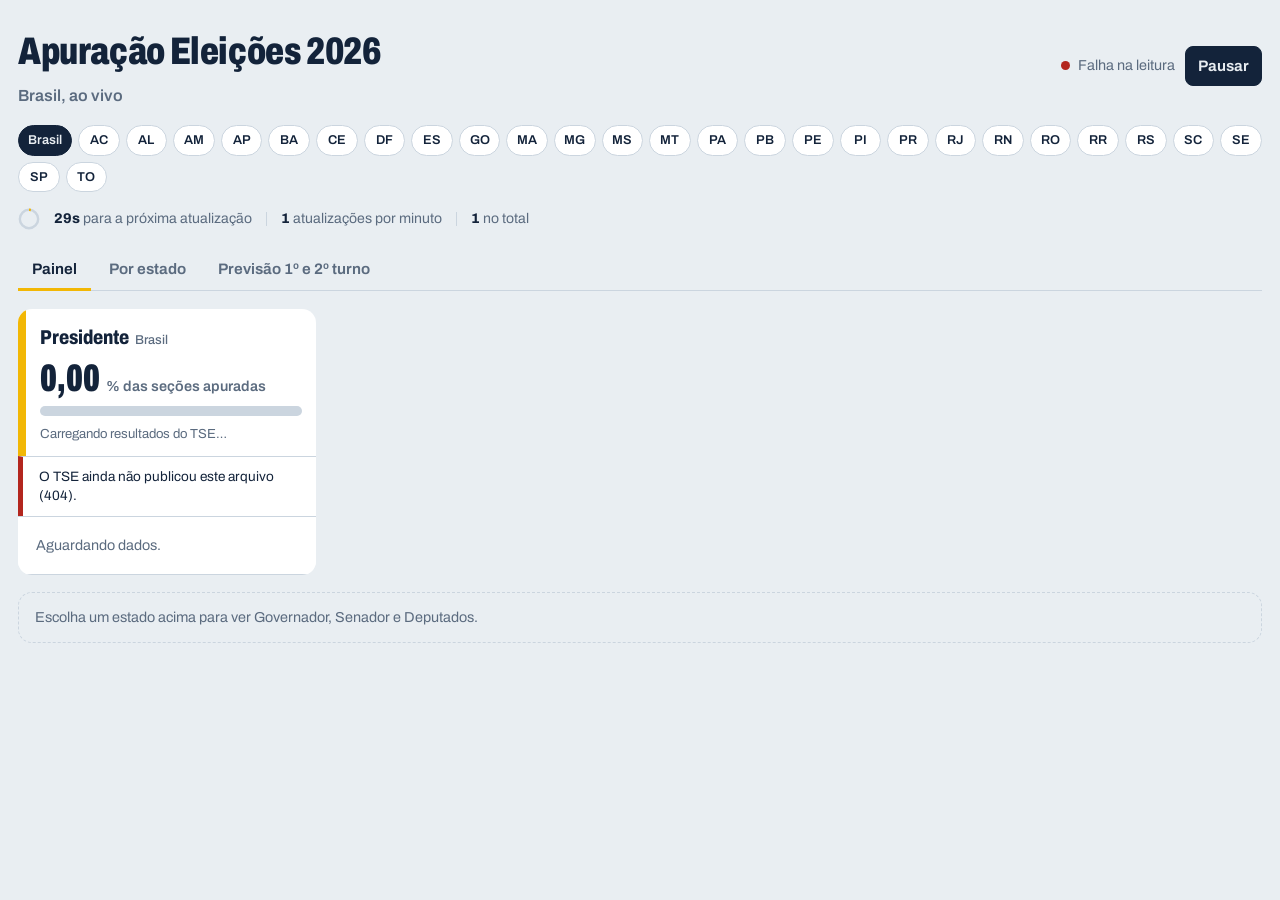
==== commit 5fd5a4b3: "Corrige rolagem da lista de candidatos e cache dos assets - Lista rolável em display:block, com barr" ====
--- a/index.html
+++ b/index.html
@@ -100,7 +100,7 @@
 <link rel="preconnect" href="https://fonts.googleapis.com">
 <link rel="preconnect" href="https://fonts.gstatic.com" crossorigin>
 <link href="https://fonts.googleapis.com/css2?family=Archivo:wdth,wght@62..125,400..900&display=swap" rel="stylesheet">
-<link rel="stylesheet" href="/assets/painel.css">
+<link rel="stylesheet" href="/assets/painel.css?v=3e6c5124">
 </head>
 <body>
 <div class="wrap">
@@ -267,8 +267,8 @@
   <noscript><p class="rodape">Ative o JavaScript para ver a apuração ao vivo.</p></noscript>
 </div>
 
-<script src="/assets/painel.js"></script>
-<script src="/assets/grafico.js"></script>
-<script src="/assets/previsao.js"></script>
+<script src="/assets/painel.js?v=fa706ca5"></script>
+<script src="/assets/grafico.js?v=964c6735"></script>
+<script src="/assets/previsao.js?v=9527f055"></script>
 </body>
 </html>
--- a/assets/painel.css
+++ b/assets/painel.css
@@ -147,7 +147,10 @@
 @media (max-width:520px){.linha{grid-template-columns:4.5rem 1fr}.linha .nome-longo{display:none}.linha .sigla{display:inline}}
 
 /* Lista de candidatos com rolagem (cargos com várias vagas): mesma altura de 2 linhas */
-.cands.rolagem{max-height:8.4rem;overflow-y:auto;overscroll-behavior:contain;scrollbar-width:thin;scrollbar-color:var(--line) transparent}
+.cands.rolagem{display:block;max-height:8.4rem;overflow-y:auto;-webkit-overflow-scrolling:touch;overscroll-behavior:contain;scrollbar-width:thin;scrollbar-color:var(--muted) transparent}
+.cands.rolagem .cand+.cand{border-top:1px solid var(--line)}
+.cands.rolagem::-webkit-scrollbar{width:8px}
+.cands.rolagem::-webkit-scrollbar-thumb{background:var(--muted);border-radius:4px}
 .dica-estado{grid-column:1/-1;margin:0;padding:14px 16px;border-radius:14px;border:1.5px dashed var(--line);color:var(--muted);font-size:.9rem}
 
 /* Tags de estado: compactas */
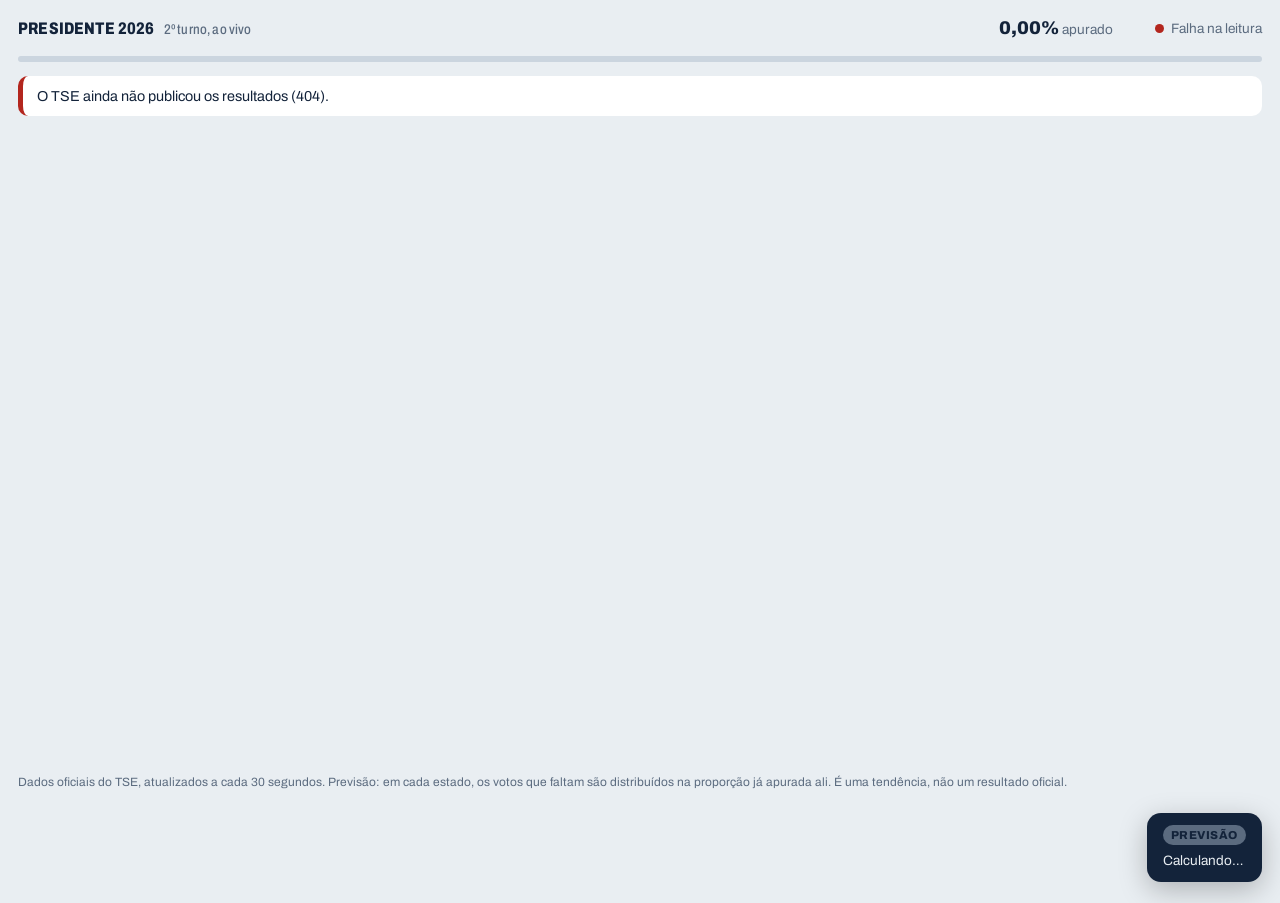
==== commit 3df6164c: "up" ====
--- a/index.html
+++ b/index.html
@@ -3,9 +3,9 @@
 <head>
 <meta charset="utf-8">
 <meta name="viewport" content="width=device-width, initial-scale=1, viewport-fit=cover">
-<title>Apuração Eleições 2026 ao vivo: Presidente, Governador, Senador e Deputados por estado</title>
-<meta name="description" content="Apuração ao vivo das Eleições 2026 com dados oficiais do TSE: Presidente, Governador, Senador, Deputado federal e estadual nos 27 estados, urnas apuradas e previsão de término.">
-<meta name="keywords" content="apuração 2026, eleições 2026, apuração ao vivo, resultado eleição 2026, apuração presidente 2026, governador 2026, senador 2026, deputado federal 2026, deputado estadual 2026, resultado por estado, TSE ao vivo, urnas apuradas, apuração Acre, apuração Alagoas, apuração Amapá, apuração Amazonas, apuração Bahia, apuração Ceará, apuração Distrito Federal, apuração Espírito Santo, apuração Goiás, apuração Maranhão, apuração Mato Grosso, apuração Mato Grosso do Sul, apuração Minas Gerais, apuração Pará, apuração Paraíba, apuração Paraná, apuração Pernambuco, apuração Piauí, apuração Rio de Janeiro, apuração Rio Grande do Norte, apuração Rio Grande do Sul, apuração Rondônia, apuração Roraima, apuração Santa Catarina, apuração São Paulo, apuração Sergipe, apuração Tocantins">
+<title>Apuração Presidente 2026 ao vivo: 2º turno</title>
+<meta name="description" content="Apuração ao vivo do 2º turno da eleição para Presidente 2026 com dados oficiais do TSE: votos de cada candidato, urnas apuradas e previsão de vitória.">
+<meta name="keywords" content="apuração presidente 2026, 2º turno 2026, segundo turno presidente, eleições 2026, apuração ao vivo, resultado eleição 2026, TSE ao vivo, urnas apuradas, previsão de vitória">
 <meta name="robots" content="index, follow, max-image-preview:large, max-snippet:-1">
 <meta name="author" content="Juscelio Diaz">
 <meta name="theme-color" content="#E9EEF2" media="(prefers-color-scheme: light)">
@@ -23,16 +23,16 @@
 <meta property="og:type" content="website">
 <meta property="og:locale" content="pt_BR">
 <meta property="og:site_name" content="Apuração Eleições 2026">
-<meta property="og:title" content="Apuração Eleições 2026 ao vivo: Presidente, Governador, Senador e Deputados por estado">
-<meta property="og:description" content="Apuração ao vivo das Eleições 2026 com dados oficiais do TSE: Presidente, Governador, Senador, Deputado federal e estadual nos 27 estados, urnas apuradas e previsão de término.">
+<meta property="og:title" content="Apuração Presidente 2026 ao vivo: 2º turno">
+<meta property="og:description" content="Apuração ao vivo do 2º turno da eleição para Presidente 2026 com dados oficiais do TSE: votos de cada candidato, urnas apuradas e previsão de vitória.">
 <meta property="og:url" content="https://eleicoesbrasil.vercel.app/">
 <meta property="og:image" content="https://eleicoesbrasil.vercel.app/og-image.png">
 <meta property="og:image:width" content="1200">
 <meta property="og:image:height" content="630">
 <meta property="og:image:alt" content="Painel de apuração das Eleições 2026">
 <meta name="twitter:card" content="summary_large_image">
-<meta name="twitter:title" content="Apuração Eleições 2026 ao vivo: Presidente, Governador, Senador e Deputados por estado">
-<meta name="twitter:description" content="Apuração ao vivo das Eleições 2026 com dados oficiais do TSE: Presidente, Governador, Senador, Deputado federal e estadual nos 27 estados, urnas apuradas e previsão de término.">
+<meta name="twitter:title" content="Apuração Presidente 2026 ao vivo: 2º turno">
+<meta name="twitter:description" content="Apuração ao vivo do 2º turno da eleição para Presidente 2026 com dados oficiais do TSE: votos de cada candidato, urnas apuradas e previsão de vitória.">
 <meta name="twitter:image" content="https://eleicoesbrasil.vercel.app/og-image.png">
 
 <link rel="icon" href="/favicon.svg" type="image/svg+xml">
@@ -53,8 +53,8 @@
    "@type": "WebPage",
    "@id": "https://eleicoesbrasil.vercel.app/#pagina",
    "url": "https://eleicoesbrasil.vercel.app/",
-   "name": "Apuração Eleições 2026 ao vivo: Presidente, Governador, Senador e Deputados por estado",
-   "description": "Apuração ao vivo das Eleições 2026 com dados oficiais do TSE: Presidente, Governador, Senador, Deputado federal e estadual nos 27 estados, urnas apuradas e previsão de término.",
+   "name": "Apuração Presidente 2026 ao vivo: 2º turno",
+   "description": "Apuração ao vivo do 2º turno da eleição para Presidente 2026 com dados oficiais do TSE: votos de cada candidato, urnas apuradas e previsão de vitória.",
    "inLanguage": "pt-BR",
    "isPartOf": {
     "@id": "https://eleicoesbrasil.vercel.app/#site"
@@ -63,7 +63,7 @@
     "@id": "https://eleicoesbrasil.vercel.app/#eleicao"
    },
    "primaryImageOfPage": "https://eleicoesbrasil.vercel.app/og-image.png",
-   "dateModified": "2026-10-04",
+   "dateModified": "2026-10-25",
    "spatialCoverage": {
     "@type": "Country",
     "name": "Brasil"
@@ -72,9 +72,9 @@
   {
    "@type": "Event",
    "@id": "https://eleicoesbrasil.vercel.app/#eleicao",
-   "name": "Eleições Gerais 2026 – 1º turno",
-   "startDate": "2026-10-04T08:00:00-03:00",
-   "endDate": "2026-10-04T17:00:00-03:00",
+   "name": "Eleições Gerais 2026 – 2º turno",
+   "startDate": "2026-10-25T08:00:00-03:00",
+   "endDate": "2026-10-25T17:00:00-03:00",
    "eventStatus": "https://schema.org/EventScheduled",
    "eventAttendanceMode": "https://schema.org/OfflineEventAttendanceMode",
    "location": {
@@ -100,175 +100,33 @@
 <link rel="preconnect" href="https://fonts.googleapis.com">
 <link rel="preconnect" href="https://fonts.gstatic.com" crossorigin>
 <link href="https://fonts.googleapis.com/css2?family=Archivo:wdth,wght@62..125,400..900&display=swap" rel="stylesheet">
-<link rel="stylesheet" href="/assets/painel.css?v=3e6c5124">
+<link rel="stylesheet" href="/assets/painel.css?v=8135756d">
 </head>
 <body>
 <div class="wrap">
   <header>
-    <h1>Apuração Eleições 2026 <span class="h1-sub" id="sub">Brasil, ao vivo</span></h1>
-    <div class="controls">
-      <div class="status"><span class="dot" id="dot"></span><span id="statusTxt">Carregando</span></div>
-      <button class="primary" id="toggle">Pausar</button>
+    <h1>Presidente 2026 <small>2º turno, ao vivo</small></h1>
+    <div class="apurado">
+      <span><b id="pctApurado">0,00%</b> apurado</span>
+      <span id="secoes"></span>
+      <span id="hora"></span>
+      <span class="status"><span class="dot" id="dot"></span><span id="statusTxt">Carregando</span></span>
     </div>
   </header>
+  <div class="track"><div class="fill" id="barraApurado" style="width:0%"></div></div>
+  <p class="msg" id="msg" role="alert" hidden></p>
 
-  <nav aria-label="Apuração por estado">
-    <ul class="locais estados">
-      <li><a href="/" data-uf="br" aria-current="page">Brasil</a></li>
-      <li><a href="/?uf=ac" data-uf="ac" title="Acre" aria-label="Acre">AC</a></li>
-      <li><a href="/?uf=al" data-uf="al" title="Alagoas" aria-label="Alagoas">AL</a></li>
-      <li><a href="/?uf=am" data-uf="am" title="Amazonas" aria-label="Amazonas">AM</a></li>
-      <li><a href="/?uf=ap" data-uf="ap" title="Amapá" aria-label="Amapá">AP</a></li>
-      <li><a href="/?uf=ba" data-uf="ba" title="Bahia" aria-label="Bahia">BA</a></li>
-      <li><a href="/?uf=ce" data-uf="ce" title="Ceará" aria-label="Ceará">CE</a></li>
-      <li><a href="/?uf=df" data-uf="df" title="Distrito Federal" aria-label="Distrito Federal">DF</a></li>
-      <li><a href="/?uf=es" data-uf="es" title="Espírito Santo" aria-label="Espírito Santo">ES</a></li>
-      <li><a href="/?uf=go" data-uf="go" title="Goiás" aria-label="Goiás">GO</a></li>
-      <li><a href="/?uf=ma" data-uf="ma" title="Maranhão" aria-label="Maranhão">MA</a></li>
-      <li><a href="/?uf=mg" data-uf="mg" title="Minas Gerais" aria-label="Minas Gerais">MG</a></li>
-      <li><a href="/?uf=ms" data-uf="ms" title="Mato Grosso do Sul" aria-label="Mato Grosso do Sul">MS</a></li>
-      <li><a href="/?uf=mt" data-uf="mt" title="Mato Grosso" aria-label="Mato Grosso">MT</a></li>
-      <li><a href="/?uf=pa" data-uf="pa" title="Pará" aria-label="Pará">PA</a></li>
-      <li><a href="/?uf=pb" data-uf="pb" title="Paraíba" aria-label="Paraíba">PB</a></li>
-      <li><a href="/?uf=pe" data-uf="pe" title="Pernambuco" aria-label="Pernambuco">PE</a></li>
-      <li><a href="/?uf=pi" data-uf="pi" title="Piauí" aria-label="Piauí">PI</a></li>
-      <li><a href="/?uf=pr" data-uf="pr" title="Paraná" aria-label="Paraná">PR</a></li>
-      <li><a href="/?uf=rj" data-uf="rj" title="Rio de Janeiro" aria-label="Rio de Janeiro">RJ</a></li>
-      <li><a href="/?uf=rn" data-uf="rn" title="Rio Grande do Norte" aria-label="Rio Grande do Norte">RN</a></li>
-      <li><a href="/?uf=ro" data-uf="ro" title="Rondônia" aria-label="Rondônia">RO</a></li>
-      <li><a href="/?uf=rr" data-uf="rr" title="Roraima" aria-label="Roraima">RR</a></li>
-      <li><a href="/?uf=rs" data-uf="rs" title="Rio Grande do Sul" aria-label="Rio Grande do Sul">RS</a></li>
-      <li><a href="/?uf=sc" data-uf="sc" title="Santa Catarina" aria-label="Santa Catarina">SC</a></li>
-      <li><a href="/?uf=se" data-uf="se" title="Sergipe" aria-label="Sergipe">SE</a></li>
-      <li><a href="/?uf=sp" data-uf="sp" title="São Paulo" aria-label="São Paulo">SP</a></li>
-      <li><a href="/?uf=to" data-uf="to" title="Tocantins" aria-label="Tocantins">TO</a></li>
-    </ul>
-  </nav>
+  <main class="cands" id="cands" aria-live="polite"></main>
 
-  <div class="contador" aria-live="off">
-    <span class="ring" aria-hidden="true"><svg viewBox="0 0 36 36"><circle cx="18" cy="18" r="15" class="ring-bg"/><circle cx="18" cy="18" r="15" class="ring-fg" id="ringFg"/></svg></span>
-    <span><b id="proxima">—</b> para a próxima atualização</span>
-    <span class="sep"></span>
-    <span><b id="ritmo">0</b> atualizações por minuto</span>
-    <span class="sep"></span>
-    <span><b id="total">0</b> no total</span>
-  </div>
+  <aside class="previsao" id="previsao" aria-live="polite" aria-label="Previsão de vitória">
+    <span class="pv-chip" id="pvChip">Previsão</span>
+    <span id="pvTxt">Calculando…</span>
+  </aside>
+  <p class="nota">Dados oficiais do TSE, atualizados a cada 30 segundos. Previsão: em cada estado, os votos que faltam são distribuídos na proporção já apurada ali. É uma tendência, não um resultado oficial.</p>
 
-  <div class="abas" role="tablist" aria-label="Visualização">
-    <button role="tab" id="tab-painel" aria-controls="aba-painel" aria-selected="true">Painel</button>
-    <button role="tab" id="tab-grafico" aria-controls="aba-grafico" aria-selected="false" tabindex="-1">Por estado</button>
-    <button role="tab" id="tab-previsao" aria-controls="aba-previsao" aria-selected="false" tabindex="-1">Previsão 1º e 2º turno</button>
-  </div>
-
-  <main class="grid" id="aba-painel" role="tabpanel" aria-labelledby="tab-painel">
-    <section class="painel" data-card="pres">
-      <div class="painel-head" aria-live="polite">
-        <h2><span data-k="titulo">Presidente</span><small data-k="escopo">Brasil</small></h2>
-        <div class="pct" data-k="pct">0,00<small>% das seções apuradas</small></div>
-        <div class="track"><div class="fill" data-k="pctBar" style="width:0%"></div></div>
-        <div class="urnas" data-k="urnas"></div>
-        <div class="meta" data-k="atualizado">Carregando resultados do TSE…</div>
-      </div>
-      <div class="msg" data-k="msg" role="alert"></div>
-      <div class="cands" data-k="cands"><div class="vazio">Aguardando dados.</div></div>
-      <div class="outros" data-k="outros"></div>
-    </section>
-    <section class="painel" data-card="gov" hidden>
-      <div class="painel-head" aria-live="polite">
-        <h2><span data-k="titulo">Governador</span><small data-k="escopo">Brasil</small></h2>
-        <div class="pct" data-k="pct">0,00<small>% das seções apuradas</small></div>
-        <div class="track"><div class="fill" data-k="pctBar" style="width:0%"></div></div>
-        <div class="urnas" data-k="urnas"></div>
-        <div class="meta" data-k="atualizado">Carregando resultados do TSE…</div>
-      </div>
-      <div class="msg" data-k="msg" role="alert"></div>
-      <div class="cands" data-k="cands"><div class="vazio">Aguardando dados.</div></div>
-      <div class="outros" data-k="outros"></div>
-    </section>
-    <section class="painel" data-card="sen" hidden>
-      <div class="painel-head" aria-live="polite">
-        <h2><span data-k="titulo">Senador</span><small data-k="escopo">Brasil</small></h2>
-        <div class="pct" data-k="pct">0,00<small>% das seções apuradas</small></div>
-        <div class="track"><div class="fill" data-k="pctBar" style="width:0%"></div></div>
-        <div class="urnas" data-k="urnas"></div>
-        <div class="meta" data-k="atualizado">Carregando resultados do TSE…</div>
-      </div>
-      <div class="msg" data-k="msg" role="alert"></div>
-      <div class="cands" data-k="cands"><div class="vazio">Aguardando dados.</div></div>
-      <div class="outros" data-k="outros"></div>
-    </section>
-    <section class="painel" data-card="depf" hidden>
-      <div class="painel-head" aria-live="polite">
-        <h2><span data-k="titulo">Deputado federal</span><small data-k="escopo">Brasil</small></h2>
-        <div class="pct" data-k="pct">0,00<small>% das seções apuradas</small></div>
-        <div class="track"><div class="fill" data-k="pctBar" style="width:0%"></div></div>
-        <div class="urnas" data-k="urnas"></div>
-        <div class="meta" data-k="atualizado">Carregando resultados do TSE…</div>
-      </div>
-      <div class="msg" data-k="msg" role="alert"></div>
-      <div class="cands" data-k="cands"><div class="vazio">Aguardando dados.</div></div>
-      <div class="outros" data-k="outros"></div>
-    </section>
-    <section class="painel" data-card="depe" hidden>
-      <div class="painel-head" aria-live="polite">
-        <h2><span data-k="titulo">Deputado estadual</span><small data-k="escopo">Brasil</small></h2>
-        <div class="pct" data-k="pct">0,00<small>% das seções apuradas</small></div>
-        <div class="track"><div class="fill" data-k="pctBar" style="width:0%"></div></div>
-        <div class="urnas" data-k="urnas"></div>
-        <div class="meta" data-k="atualizado">Carregando resultados do TSE…</div>
-      </div>
-      <div class="msg" data-k="msg" role="alert"></div>
-      <div class="cands" data-k="cands"><div class="vazio">Aguardando dados.</div></div>
-      <div class="outros" data-k="outros"></div>
-    </section>
-    <p class="dica-estado" id="dicaEstado">Escolha um estado acima para ver Governador, Senador e Deputados.</p>
-  </main>
-
-  <section class="grafico" id="aba-grafico" role="tabpanel" aria-labelledby="tab-grafico" hidden>
-    <div class="grafico-topo">
-      <div>
-        <h2 id="gTitulo">Presidente por estado</h2>
-        <p class="grafico-sub" id="gResumo">Carregando resultados dos 27 estados…</p>
-      </div>
-      <label class="ordem">Cargo
-        <select id="gCargo"><option value="pres">Presidente</option><option value="gov">Governador</option><option value="sen">Senador</option><option value="depf">Deputado federal</option><option value="depe">Deputado estadual</option></select>
-      </label>
-      <label class="ordem">Ordenar por
-        <select id="gOrdem">
-          <option value="vantagem">Vantagem do 1º colocado</option>
-          <option value="nome">Estado (A–Z)</option>
-          <option value="apurado">Mais apurado</option>
-        </select>
-      </label>
-    </div>
-    <ul class="legenda" id="gLegenda"></ul>
-    <div class="barras" id="gBarras" role="list"></div>
-    <div class="g-dica" id="gDica" role="tooltip" hidden></div>
-    <details class="g-tabela">
-      <summary>Ver como tabela</summary>
-      <div class="g-tabela-rolagem"><table id="gTabela"><thead><tr><th>Estado</th><th>% apurado</th><th>1º</th><th>2º</th><th>Outros</th></tr></thead><tbody><tr><td>Acre</td><td>—</td><td>—</td><td>—</td><td>—</td></tr><tr><td>Alagoas</td><td>—</td><td>—</td><td>—</td><td>—</td></tr><tr><td>Amapá</td><td>—</td><td>—</td><td>—</td><td>—</td></tr><tr><td>Amazonas</td><td>—</td><td>—</td><td>—</td><td>—</td></tr><tr><td>Bahia</td><td>—</td><td>—</td><td>—</td><td>—</td></tr><tr><td>Ceará</td><td>—</td><td>—</td><td>—</td><td>—</td></tr><tr><td>Distrito Federal</td><td>—</td><td>—</td><td>—</td><td>—</td></tr><tr><td>Espírito Santo</td><td>—</td><td>—</td><td>—</td><td>—</td></tr><tr><td>Goiás</td><td>—</td><td>—</td><td>—</td><td>—</td></tr><tr><td>Maranhão</td><td>—</td><td>—</td><td>—</td><td>—</td></tr><tr><td>Mato Grosso</td><td>—</td><td>—</td><td>—</td><td>—</td></tr><tr><td>Mato Grosso do Sul</td><td>—</td><td>—</td><td>—</td><td>—</td></tr><tr><td>Minas Gerais</td><td>—</td><td>—</td><td>—</td><td>—</td></tr><tr><td>Paraná</td><td>—</td><td>—</td><td>—</td><td>—</td></tr><tr><td>Paraíba</td><td>—</td><td>—</td><td>—</td><td>—</td></tr><tr><td>Pará</td><td>—</td><td>—</td><td>—</td><td>—</td></tr><tr><td>Pernambuco</td><td>—</td><td>—</td><td>—</td><td>—</td></tr><tr><td>Piauí</td><td>—</td><td>—</td><td>—</td><td>—</td></tr><tr><td>Rio Grande do Norte</td><td>—</td><td>—</td><td>—</td><td>—</td></tr><tr><td>Rio Grande do Sul</td><td>—</td><td>—</td><td>—</td><td>—</td></tr><tr><td>Rio de Janeiro</td><td>—</td><td>—</td><td>—</td><td>—</td></tr><tr><td>Rondônia</td><td>—</td><td>—</td><td>—</td><td>—</td></tr><tr><td>Roraima</td><td>—</td><td>—</td><td>—</td><td>—</td></tr><tr><td>Santa Catarina</td><td>—</td><td>—</td><td>—</td><td>—</td></tr><tr><td>Sergipe</td><td>—</td><td>—</td><td>—</td><td>—</td></tr><tr><td>São Paulo</td><td>—</td><td>—</td><td>—</td><td>—</td></tr><tr><td>Tocantins</td><td>—</td><td>—</td><td>—</td><td>—</td></tr></tbody></table></div>
-    </details>
-    <p class="grafico-nota">Resultado da eleição para Presidente, Governador, Senador e Deputados em todos os estados do Brasil: Acre, Alagoas, Amapá, Amazonas, Bahia, Ceará, Distrito Federal, Espírito Santo, Goiás, Maranhão, Mato Grosso, Mato Grosso do Sul, Minas Gerais, Pará, Paraíba, Paraná, Pernambuco, Piauí, Rio de Janeiro, Rio Grande do Norte, Rio Grande do Sul, Rondônia, Roraima, Santa Catarina, São Paulo, Sergipe e Tocantins. Percentuais sobre os votos válidos em cada estado. Clique num estado para abrir o painel dele. Dados oficiais do TSE, atualizados a cada minuto enquanto esta aba está aberta.</p>
-  </section>
-
-  <section class="grafico previsao" id="aba-previsao" role="tabpanel" aria-labelledby="tab-previsao" hidden>
-    <h2>Presidente: projeção do resultado final</h2>
-    <p class="grafico-sub" id="pvPresResumo">Carregando resultados dos 27 estados…</p>
-    <div class="pv-veredito" id="pvPresVeredito" aria-live="polite"></div>
-    <div class="pv-barras" id="pvPresBarras"></div>
-    <p class="grafico-nota">Como calculamos: em cada estado, os votos que faltam apurar são distribuídos na mesma proporção dos votos já apurados naquele estado, e somamos o resultado do país (sem o exterior). Isso corrige o fato de alguns estados apurarem mais rápido que outros. É uma tendência, não um resultado oficial.</p>
-
-    <h2 class="pv-sec">Governador: 1º ou 2º turno?</h2>
-    <p class="grafico-sub" id="pvGovResumo">Carregando…</p>
-    <div class="pv-gov" id="pvGovLista"></div>
-    <p class="grafico-nota">Vence no 1º turno quem tiver mais de 50% dos votos válidos. Com pouca apuração, uma margem pequena sobre 50% ainda pode virar, por isso marcamos como “indefinido”. O 2º turno será em 25 de outubro de 2026. Senado e deputados não têm 2º turno.</p>
-  </section>
-
-  <noscript><p class="rodape">Ative o JavaScript para ver a apuração ao vivo.</p></noscript>
+  <noscript><p class="msg">Ative o JavaScript para ver a apuração ao vivo.</p></noscript>
 </div>
 
-<script src="/assets/painel.js?v=fa706ca5"></script>
-<script src="/assets/grafico.js?v=964c6735"></script>
-<script src="/assets/previsao.js?v=9527f055"></script>
+<script src="/assets/painel.js?v=1408c06b"></script>
 </body>
 </html>
--- a/assets/painel.css
+++ b/assets/painel.css
@@ -1,190 +1,71 @@
 :root{
   --bg:#E9EEF2; --panel:#FFFFFF; --ink:#13233A; --muted:#5B6B7F; --line:#CBD5DF;
-  --urna:#F2B705; --lead:#0B7A4B; --bar:#2F4A6D; --err:#B3261E;
-  --serie-1:#2a78d6; --serie-2:#eb6834; --serie-outros:#B4BFCB;
-  box-sizing:border-box; padding-top:env(safe-area-inset-top,0px); padding-bottom:env(safe-area-inset-bottom,0px);
-  color-scheme:light dark;
+  --urna:#F2B705; --lead:#0B7A4B; --err:#B3261E;
+  --serie-1:#2a78d6; --serie-2:#eb6834;
+  box-sizing:border-box; color-scheme:light dark;
 }
-@media (prefers-color-scheme:dark){:root:not([data-theme="light"]){
+@media (prefers-color-scheme:dark){:root{
   --bg:#0F1A28; --panel:#172536; --ink:#E8EEF5; --muted:#93A3B6; --line:#2A3B50;
-  --urna:#F5C431; --lead:#3CC489; --bar:#6E8DB5; --err:#F2867E;
-  --serie-1:#3987e5; --serie-2:#d95926; --serie-outros:#4A5C72;}}
-:root[data-theme="dark"]{--bg:#0F1A28; --panel:#172536; --ink:#E8EEF5; --muted:#93A3B6; --line:#2A3B50;
-  --urna:#F5C431; --lead:#3CC489; --bar:#6E8DB5; --err:#F2867E;
-  --serie-1:#3987e5; --serie-2:#d95926; --serie-outros:#4A5C72;}
+  --urna:#F5C431; --lead:#3CC489; --err:#F2867E;
+  --serie-1:#3987e5; --serie-2:#d95926;}}
 *,*::before,*::after{box-sizing:inherit}
-html{scroll-padding-top:env(safe-area-inset-top,0px)}
-body{margin:0;background:var(--bg);color:var(--ink);font-family:"Archivo",system-ui,-apple-system,"Segoe UI",Roboto,sans-serif;font-variation-settings:"wdth" 100;line-height:1.45}
-.wrap{max-width:1500px;margin:0 auto;padding:24px 18px 48px}
-header{display:flex;justify-content:space-between;align-items:center;gap:12px 20px;flex-wrap:wrap}
-h1{font-size:clamp(1.6rem,3vw,2.4rem);font-variation-settings:"wdth" 75;font-weight:850;letter-spacing:-.01em;margin:0}
-.status{font-size:.9rem;color:var(--muted);display:flex;align-items:center;gap:8px}
+html,body{height:100%}
+body{margin:0;background:var(--bg);color:var(--ink);font-family:"Archivo",system-ui,-apple-system,"Segoe UI",Roboto,sans-serif;line-height:1.4;
+  padding:env(safe-area-inset-top,0px) env(safe-area-inset-right,0px) env(safe-area-inset-bottom,0px) env(safe-area-inset-left,0px)}
+.wrap{min-height:100%;display:flex;flex-direction:column;gap:14px;padding:16px 18px 112px}
+
+/* Faixa do topo: título, apuração e status */
+header{display:flex;justify-content:space-between;align-items:center;gap:6px 18px;flex-wrap:wrap}
+h1{margin:0;font-size:1.05rem;font-weight:800;font-variation-settings:"wdth" 80;letter-spacing:.01em;text-transform:uppercase}
+h1 small{font-weight:500;color:var(--muted);text-transform:none;margin-left:6px}
+.apurado{display:flex;align-items:center;gap:6px 14px;flex-wrap:wrap;font-size:.85rem;color:var(--muted)}
+.apurado b{color:var(--ink);font-size:1.15rem;font-weight:850;font-variant-numeric:tabular-nums}
+.status{display:flex;align-items:center;gap:7px}
 .dot{width:9px;height:9px;border-radius:50%;background:var(--muted)}
 .dot.live{background:var(--lead);animation:pulse 2s infinite}
 .dot.err{background:var(--err)}
 @keyframes pulse{50%{opacity:.35}}
+.track{height:6px;background:var(--line);border-radius:3px;overflow:hidden}
+.track .fill{height:100%;background:var(--urna);transition:width .8s ease}
+.msg{margin:0;padding:10px 14px;border-radius:10px;background:var(--panel);border-left:5px solid var(--err);font-size:.9rem}
+
+/* Os dois candidatos, lado a lado */
+.cands{flex:1;display:grid;grid-template-columns:1fr 1fr;gap:14px;min-height:min(70vh,640px)}
+.cand{--cor:var(--serie-1);position:relative;min-width:0;background:var(--panel);border-radius:18px;border-top:8px solid var(--cor);
+  padding:clamp(14px,2.5vw,32px);display:flex;flex-direction:column;justify-content:center;gap:clamp(6px,1.5vh,16px)}
+.cand.s2{--cor:var(--serie-2)}
+.cand.lead{box-shadow:0 0 0 3px var(--cor)}
+.quem{display:flex;align-items:center;gap:10px;min-width:0}
+.quem img{width:56px;height:56px;border-radius:50%;object-fit:cover;background:var(--line);flex:none}
+.quem span{display:flex;flex-direction:column;min-width:0}
+.nome{font-size:.95rem;font-weight:750;overflow-wrap:break-word}
+.partido{font-size:.8rem;color:var(--muted)}
+.pct{font-size:clamp(3.2rem,13vw,11rem);font-weight:900;font-variation-settings:"wdth" 62;line-height:.9;font-variant-numeric:tabular-nums;color:var(--cor);letter-spacing:-.02em}
+.pct small{font-size:.4em;margin-left:.05em}
+.votos{font-size:clamp(.9rem,2.2vw,1.6rem);color:var(--muted)}
+.votos b{color:var(--ink);font-size:1.35em;font-weight:850;font-variation-settings:"wdth" 75;font-variant-numeric:tabular-nums}
+.trilho{height:clamp(10px,1.6vh,16px);background:var(--line);border-radius:8px;overflow:hidden}
+.trilho .fill{height:100%;background:var(--cor);transition:width .8s ease}
+.tag{position:absolute;top:14px;right:14px;background:var(--lead);color:var(--panel);font-weight:800;font-size:.8rem;padding:4px 10px;border-radius:999px;text-transform:uppercase}
+
+/* Canto: previsão de vitória */
+.previsao{position:fixed;right:18px;bottom:calc(18px + env(safe-area-inset-bottom,0px));max-width:min(360px,calc(100vw - 36px));
+  background:var(--ink);color:var(--bg);border-radius:14px;padding:12px 16px;box-shadow:0 8px 28px rgba(0,0,0,.25);font-size:.85rem}
+.pv-chip{display:inline-block;font-size:.72rem;font-weight:800;text-transform:uppercase;letter-spacing:.04em;padding:2px 8px;border-radius:999px;background:var(--muted);color:var(--ink)}
+.previsao.ok .pv-chip{background:var(--lead);color:var(--panel)}
+.previsao.indef .pv-chip{background:var(--urna);color:#13233A}
+#pvTxt{display:block;margin-top:6px}
+#pvTxt b{display:block;font-size:1.15rem;font-weight:850}
+.pv-proj{display:block;opacity:.8;margin-top:2px;font-variant-numeric:tabular-nums}
+.nota{margin:0;font-size:.75rem;color:var(--muted)}
+
+@media (max-width:640px){
+  .wrap{padding:12px 10px 120px}
+  .cands{gap:8px;min-height:60vh}
+  .cand{border-radius:14px;border-top-width:6px}
+  .quem{flex-direction:column;align-items:flex-start;gap:6px}
+  .quem img{width:44px;height:44px}
+  .previsao{left:10px;right:10px;bottom:calc(10px + env(safe-area-inset-bottom,0px));max-width:none}
+}
 @media (prefers-reduced-motion:reduce){.dot.live{animation:none}.fill{transition:none!important}}
-
-.controls{display:flex;flex-wrap:wrap;align-items:center;gap:10px}
-button{font:inherit;font-size:.95rem;color:var(--ink);background:var(--panel);border:1.5px solid var(--line);border-radius:8px;padding:8px 12px}
-button{cursor:pointer;font-weight:650}
-button.primary{background:var(--ink);color:var(--bg);border-color:var(--ink)}
 :focus-visible{outline:3px solid var(--urna);outline-offset:2px}
-
-.contador{display:flex;flex-wrap:wrap;align-items:center;gap:8px 14px;margin:16px 0 20px;font-size:.88rem;color:var(--muted)}
-.contador b{color:var(--ink);font-variant-numeric:tabular-nums;font-weight:750}
-.contador .sep{width:1px;height:14px;background:var(--line)}
-.ring{width:22px;height:22px;display:inline-block}
-.ring svg{width:100%;height:100%;transform:rotate(-90deg)}
-.ring circle{fill:none;stroke-width:4}
-.ring-bg{stroke:var(--line)}
-.ring-fg{stroke:var(--urna);stroke-dasharray:94.25;stroke-dashoffset:94.25;transition:stroke-dashoffset .9s linear}
-@media (prefers-reduced-motion:reduce){.ring-fg{transition:none}}
-@media (max-width:520px){.contador .sep{display:none}}
-
-/* Grid único: cards e anúncios intercalados */
-.grid{display:grid;grid-template-columns:repeat(auto-fill,minmax(min(100%,290px),1fr));gap:18px;align-items:start}
-.painel{min-width:0;background:var(--panel);border-radius:14px;overflow:hidden;display:flex;flex-direction:column}
-.cand>span{min-width:0;overflow-wrap:break-word}
-.painel-head{padding:16px 18px 14px;border-left:8px solid var(--urna)}
-.painel h2{margin:0;font-size:1.25rem;font-weight:800;font-variation-settings:"wdth" 80}
-.painel h2 small{font-weight:500;color:var(--muted);font-size:.8rem;margin-left:6px;font-variation-settings:"wdth" 100}
-.pct{font-size:clamp(2.4rem,5vw,3.6rem);font-weight:900;font-variation-settings:"wdth" 62;line-height:.95;font-variant-numeric:tabular-nums;margin-top:8px}
-.pct small{font-size:.9rem;font-weight:600;color:var(--muted);font-variation-settings:"wdth" 100;margin-left:6px}
-.track{height:10px;background:var(--line);border-radius:5px;margin-top:10px;overflow:hidden}
-.track .fill{height:100%;background:var(--urna);transition:width .8s ease}
-.meta{margin-top:8px;font-size:.82rem;color:var(--muted)}
-.urnas{display:grid;grid-template-columns:repeat(3,auto);justify-content:start;gap:2px 18px;margin-top:10px;font-size:.78rem;color:var(--muted)}
-.urnas:empty{display:none}
-.urnas b{display:block;font-size:1.05rem;color:var(--ink);font-variation-settings:"wdth" 75;font-variant-numeric:tabular-nums}
-.urnas .eta{grid-column:1/-1;margin-top:4px}
-.urnas .eta b{display:inline;font-size:inherit}
-
-.cands{display:grid;gap:1px;background:var(--line);border-top:1px solid var(--line)}
-.cand{background:var(--panel);padding:10px 16px;display:grid;grid-template-columns:2.2rem 1fr auto;gap:3px 12px;align-items:center}
-.cand .pos{font-weight:800;color:var(--muted);font-variant-numeric:tabular-nums;grid-row:span 2}
-.cand .nome{font-weight:700}
-.cand .partido{color:var(--muted);font-weight:500;font-size:.85rem;margin-left:6px}
-.cand .num{text-align:right;font-weight:850;font-size:1.3rem;font-variation-settings:"wdth" 70;font-variant-numeric:tabular-nums;grid-row:span 2}
-.cand .votos{display:block;font-size:.75rem;font-weight:500;color:var(--muted);font-variation-settings:"wdth" 100}
-.cand .bar{height:6px;background:var(--line);border-radius:3px;overflow:hidden}
-.cand .bar .fill{height:100%;background:var(--bar);transition:width .8s ease}
-.cand.lead .bar .fill{background:var(--lead)}
-.tag{display:inline-block;font-size:.72rem;font-weight:700;padding:1px 7px;border-radius:5px;margin-left:6px;vertical-align:2px;background:var(--lead);color:var(--panel)}
-.vazio{background:var(--panel);padding:18px;color:var(--muted);font-size:.9rem}
-
-.outros{display:grid;grid-template-columns:repeat(3,1fr);border-top:1px solid var(--line)}
-.outros div{padding:10px 16px}
-.outros div+div{border-left:1px solid var(--line)}
-.outros b{display:block;font-size:1.1rem;font-variation-settings:"wdth" 75;font-variant-numeric:tabular-nums}
-.outros span{font-size:.8rem;color:var(--muted)}
-.msg{padding:10px 16px;border-top:1px solid var(--line);border-left:5px solid var(--err);font-size:.85rem;display:none}
-
-.rodape{margin-top:24px;font-size:.82rem;color:var(--muted)}
-.h1-sub{display:block;margin-top:4px;font-size:.42em;font-weight:600;color:var(--muted);letter-spacing:0;font-variation-settings:"wdth" 100}
-@media (max-width:520px){.cand .num{font-size:1.1rem}}
-.painel{container-type:inline-size}
-@container (max-width:320px){
-  .cand{padding:10px 12px;gap:3px 8px;grid-template-columns:1.6rem 1fr auto}
-  .cand .nome{font-size:.88rem}
-  .cand .partido{font-size:.75rem;margin-left:4px}
-  .cand .num{font-size:1.1rem}
-  .painel-head{padding:14px 14px 12px}
-  .pct{font-size:2.4rem}
-}
-.cand .partido{white-space:nowrap}
-
-/* Navegação entre páginas (links internos) */
-.locais{display:flex;flex-wrap:wrap;gap:8px;margin:18px 0 0;padding:0;list-style:none}
-.locais a{display:inline-block;padding:6px 12px;border-radius:999px;background:var(--panel);color:var(--ink);text-decoration:none;font-size:.88rem;font-weight:600;border:1.5px solid var(--line)}
-.locais a:hover{border-color:var(--ink)}
-.locais a[aria-current="page"]{background:var(--ink);color:var(--bg);border-color:var(--ink)}
-
-/* Abas */
-.abas{display:flex;gap:4px;margin:0 0 18px;border-bottom:1.5px solid var(--line)}
-.abas button{background:none;border:0;border-bottom:3px solid transparent;border-radius:0;margin-bottom:-1.5px;padding:8px 14px;color:var(--muted)}
-.abas button[aria-selected="true"]{color:var(--ink);border-bottom-color:var(--urna)}
-.abas button:hover{color:var(--ink)}
-
-/* Gráfico: presidente por estado (barras 100% empilhadas) */
-.grafico{background:var(--panel);border-radius:14px;padding:18px 18px 14px;position:relative}
-[hidden]{display:none!important}
-.grafico-topo{display:flex;justify-content:space-between;align-items:flex-end;gap:10px 20px;flex-wrap:wrap}
-.grafico h2{margin:0;font-size:1.25rem;font-weight:800;font-variation-settings:"wdth" 80}
-.grafico-sub{margin:2px 0 0;font-size:.88rem;color:var(--muted)}
-.ordem{font-size:.82rem;color:var(--muted);display:flex;align-items:center;gap:8px}
-.ordem select{font:inherit;font-size:.88rem;color:var(--ink);background:var(--panel);border:1.5px solid var(--line);border-radius:8px;padding:6px 8px}
-.legenda{display:flex;flex-wrap:wrap;gap:6px 16px;list-style:none;margin:14px 0 10px;padding:0;font-size:.85rem}
-.legenda li{display:flex;align-items:center;gap:6px}
-.legenda i{width:12px;height:12px;border-radius:3px;display:inline-block}
-.barras{display:grid;gap:4px}
-.linha{display:grid;grid-template-columns:minmax(0,11rem) 1fr;align-items:center;gap:2px 10px;padding:3px 4px;border-radius:6px;cursor:pointer}
-.g-nomes{grid-column:2;display:flex;flex-wrap:wrap;gap:0 14px;font-size:.75rem;color:var(--muted)}
-.g-dica small{opacity:.75}
-.linha:hover,.linha:focus-visible{background:var(--bg)}
-.linha .uf{font-size:.85rem;font-weight:650;white-space:nowrap;overflow:hidden;text-overflow:ellipsis}
-.linha .uf small{display:block;font-weight:500;font-size:.72rem;color:var(--muted)}
-.empilhada{position:relative;display:flex;gap:2px;height:22px}
-.empilhada span{height:100%;min-width:0;display:flex;align-items:center;padding:0 6px;font-size:.75rem;font-weight:750;font-variant-numeric:tabular-nums;color:#fff;white-space:nowrap}
-.empilhada span:first-child{border-radius:4px 0 0 4px}
-.empilhada span:last-child{border-radius:0 4px 4px 0;justify-content:flex-end}
-.empilhada .s1{background:var(--serie-1)}
-.empilhada .s2{background:var(--serie-2)}
-.empilhada .so{background:var(--serie-outros);color:var(--ink)}
-.empilhada .vazia{flex:1;background:var(--line);border-radius:4px;color:var(--muted);font-weight:500}
-.empilhada::after{content:"";position:absolute;left:50%;top:-3px;bottom:-3px;border-left:1.5px dashed var(--ink);opacity:.45;pointer-events:none}
-.g-dica{position:absolute;z-index:5;pointer-events:none;background:var(--ink);color:var(--bg);border-radius:8px;padding:8px 10px;font-size:.8rem;line-height:1.4;max-width:260px;box-shadow:0 4px 14px rgba(0,0,0,.18)}
-.g-dica b{font-variant-numeric:tabular-nums}
-.g-dica i{width:9px;height:9px;border-radius:2px;display:inline-block;margin-right:5px}
-.g-tabela{margin-top:14px;font-size:.85rem}
-.g-tabela summary{cursor:pointer;font-weight:650}
-.g-tabela-rolagem{overflow-x:auto;margin-top:8px}
-.g-tabela table{border-collapse:collapse;width:100%;font-variant-numeric:tabular-nums}
-.g-tabela th,.g-tabela td{padding:5px 8px;border-bottom:1px solid var(--line);text-align:right;white-space:nowrap}
-.g-tabela th:first-child,.g-tabela td:first-child{text-align:left}
-.grafico-nota{margin:12px 0 0;font-size:.78rem;color:var(--muted)}
-.linha .sigla{display:none}
-@media (max-width:520px){.linha{grid-template-columns:4.5rem 1fr}.linha .nome-longo{display:none}.linha .sigla{display:inline}}
-
-/* Lista de candidatos com rolagem (cargos com várias vagas): mesma altura de 2 linhas */
-.cands.rolagem{display:block;max-height:8.4rem;overflow-y:auto;-webkit-overflow-scrolling:touch;overscroll-behavior:contain;scrollbar-width:thin;scrollbar-color:var(--muted) transparent}
-.cands.rolagem .cand+.cand{border-top:1px solid var(--line)}
-.cands.rolagem::-webkit-scrollbar{width:8px}
-.cands.rolagem::-webkit-scrollbar-thumb{background:var(--muted);border-radius:4px}
-.dica-estado{grid-column:1/-1;margin:0;padding:14px 16px;border-radius:14px;border:1.5px dashed var(--line);color:var(--muted);font-size:.9rem}
-
-/* Tags de estado: compactas */
-.estados{gap:6px}
-.estados a{padding:5px 9px;font-size:.8rem;min-width:2.6rem;text-align:center}
-.lista-dica{position:sticky;top:0;z-index:1;background:var(--panel);padding:5px 16px;font-size:.72rem;color:var(--muted)}
-
-/* Aba de previsão */
-.previsao h2{margin-bottom:2px}
-.previsao .pv-sec{margin-top:28px;padding-top:18px;border-top:1px solid var(--line)}
-.pv-veredito{display:flex;align-items:flex-start;gap:10px;margin:12px 0 6px;padding:12px 14px;border-radius:10px;background:var(--bg);font-size:1rem}
-.pv-veredito:empty{display:none}
-.pv-chip{flex:none;font-size:.72rem;font-weight:750;text-transform:uppercase;letter-spacing:.03em;padding:3px 8px;border-radius:5px;background:var(--line);color:var(--ink)}
-.ok .pv-chip{background:var(--lead);color:var(--panel)}
-.dois .pv-chip{background:var(--serie-2);color:#fff}
-.indef .pv-chip{background:var(--urna);color:#13233A}
-.pv-legenda{display:flex;gap:16px;font-size:.8rem;color:var(--muted);margin:10px 0 6px}
-.pv-legenda i{display:inline-block;width:12px;height:12px;border-radius:3px;margin-right:6px;vertical-align:-1px}
-.pv-linha{display:grid;grid-template-columns:minmax(0,12rem) 1fr 6.5rem;gap:4px 12px;align-items:center;padding:6px 0}
-.pv-nome b{display:block;font-size:.9rem}
-.pv-nome small{color:var(--muted);font-size:.75rem}
-.pv-trilho{position:relative;display:grid;gap:3px}
-.pv-barra{height:10px;border-radius:0 4px 4px 0;min-width:2px;transition:width .8s ease}
-.pv-atual{background:var(--serie-outros)}
-.pv-proj{background:var(--serie-1)}
-.pv-50{position:absolute;left:50%;top:-4px;bottom:-4px;border-left:1.5px dashed var(--ink);opacity:.5}
-.pv-num{text-align:right;font-variant-numeric:tabular-nums}
-.pv-num b{display:block;font-size:1.1rem;font-variation-settings:"wdth" 75}
-.pv-num small{color:var(--muted);font-size:.72rem}
-.pv-gov{display:grid;grid-template-columns:repeat(auto-fill,minmax(min(100%,260px),1fr));gap:8px;margin-top:12px}
-.pv-uf{all:unset;box-sizing:border-box;cursor:pointer;display:flex;flex-direction:column;gap:4px;padding:10px 12px;border-radius:10px;background:var(--bg);border:1.5px solid transparent}
-.pv-uf:hover{border-color:var(--line)}
-.pv-uf:focus-visible{outline:3px solid var(--urna);outline-offset:2px}
-.pv-uf-topo{display:flex;justify-content:space-between;align-items:center;gap:8px}
-.pv-uf-topo b{font-size:.92rem}
-.pv-uf-txt{font-size:.78rem;color:var(--muted);line-height:1.4}
-@media (max-width:520px){.pv-linha{grid-template-columns:1fr 5.5rem}.pv-trilho{grid-column:1/-1;grid-row:2}}
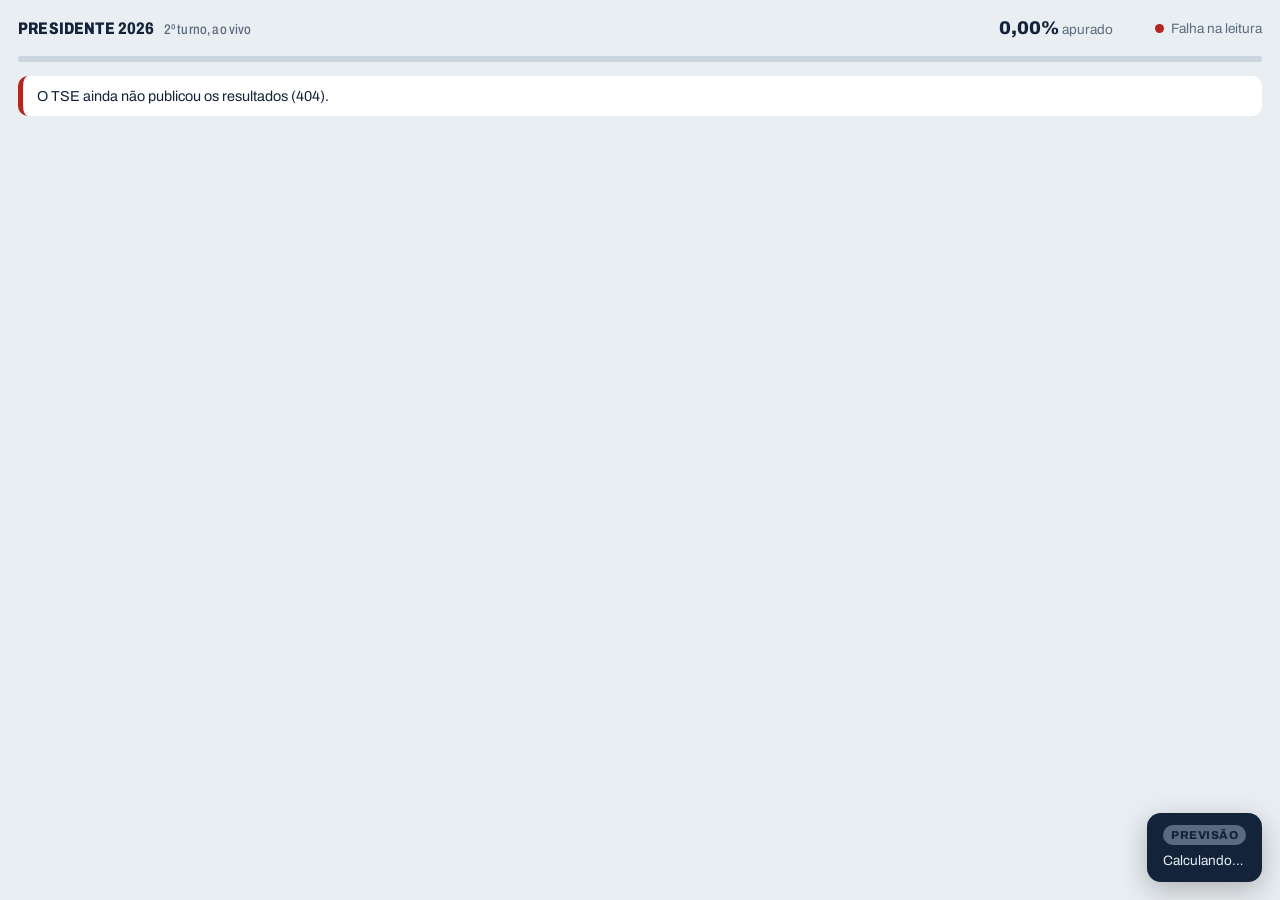
==== commit d64d9eb8: "up" ====
--- a/index.html
+++ b/index.html
@@ -100,7 +100,7 @@
 <link rel="preconnect" href="https://fonts.googleapis.com">
 <link rel="preconnect" href="https://fonts.gstatic.com" crossorigin>
 <link href="https://fonts.googleapis.com/css2?family=Archivo:wdth,wght@62..125,400..900&display=swap" rel="stylesheet">
-<link rel="stylesheet" href="/assets/painel.css?v=8135756d">
+<link rel="stylesheet" href="/assets/painel.css?v=0bb29872">
 </head>
 <body>
 <div class="wrap">
@@ -122,11 +122,10 @@
     <span class="pv-chip" id="pvChip">Previsão</span>
     <span id="pvTxt">Calculando…</span>
   </aside>
-  <p class="nota">Dados oficiais do TSE, atualizados a cada 30 segundos. Previsão: em cada estado, os votos que faltam são distribuídos na proporção já apurada ali. É uma tendência, não um resultado oficial.</p>
 
   <noscript><p class="msg">Ative o JavaScript para ver a apuração ao vivo.</p></noscript>
 </div>
 
-<script src="/assets/painel.js?v=1408c06b"></script>
+<script src="/assets/painel.js?v=c86ef3aa"></script>
 </body>
 </html>
--- a/assets/painel.css
+++ b/assets/painel.css
@@ -57,7 +57,6 @@
 #pvTxt{display:block;margin-top:6px}
 #pvTxt b{display:block;font-size:1.15rem;font-weight:850}
 .pv-proj{display:block;opacity:.8;margin-top:2px;font-variant-numeric:tabular-nums}
-.nota{margin:0;font-size:.75rem;color:var(--muted)}
 
 @media (max-width:640px){
   .wrap{padding:12px 10px 120px}
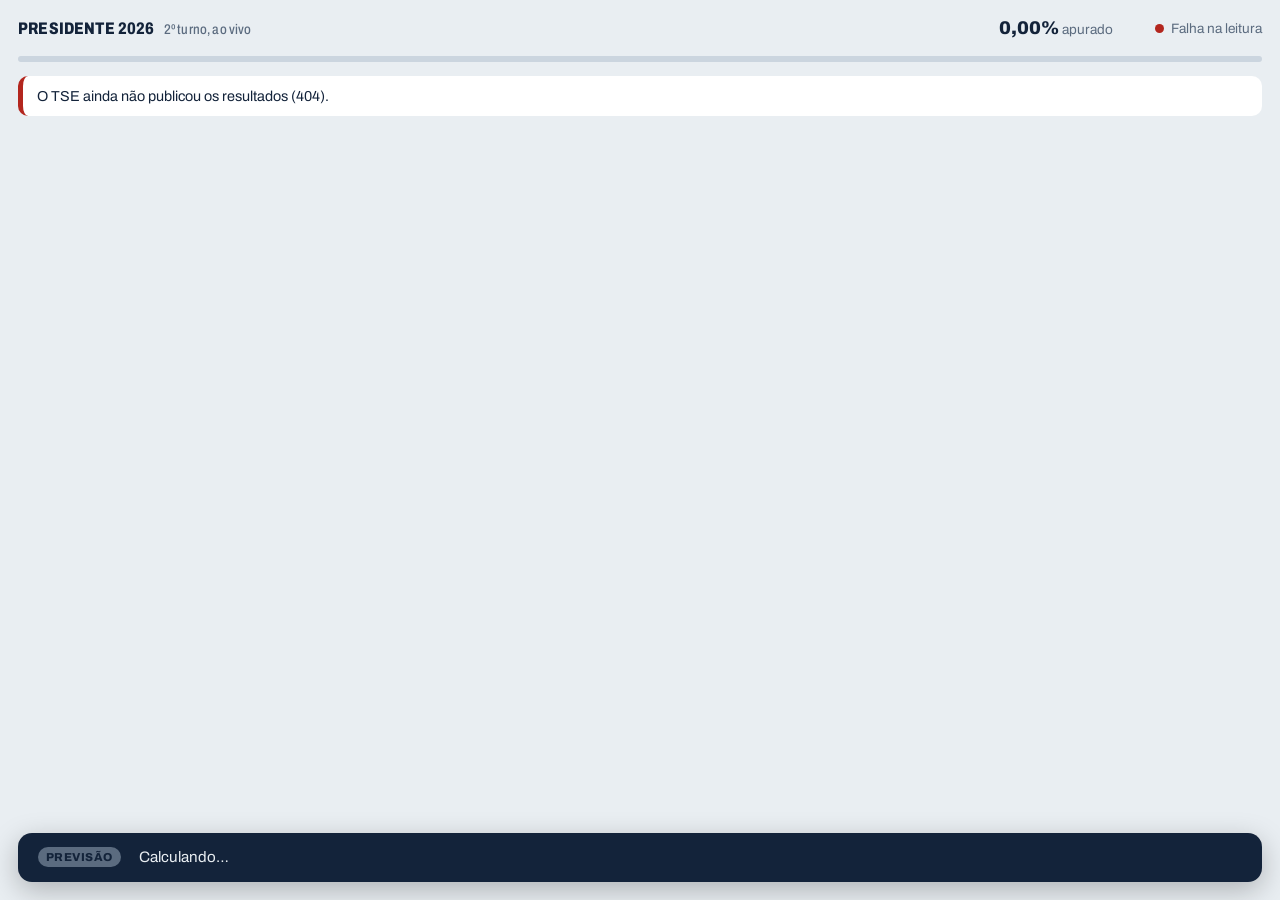
==== commit a1508a5b: "up" ====
--- a/index.html
+++ b/index.html
@@ -100,7 +100,7 @@
 <link rel="preconnect" href="https://fonts.googleapis.com">
 <link rel="preconnect" href="https://fonts.gstatic.com" crossorigin>
 <link href="https://fonts.googleapis.com/css2?family=Archivo:wdth,wght@62..125,400..900&display=swap" rel="stylesheet">
-<link rel="stylesheet" href="/assets/painel.css?v=0bb29872">
+<link rel="stylesheet" href="/assets/painel.css?v=36df09a2">
 </head>
 <body>
 <div class="wrap">
--- a/assets/painel.css
+++ b/assets/painel.css
@@ -12,7 +12,7 @@
 html,body{height:100%}
 body{margin:0;background:var(--bg);color:var(--ink);font-family:"Archivo",system-ui,-apple-system,"Segoe UI",Roboto,sans-serif;line-height:1.4;
   padding:env(safe-area-inset-top,0px) env(safe-area-inset-right,0px) env(safe-area-inset-bottom,0px) env(safe-area-inset-left,0px)}
-.wrap{min-height:100%;display:flex;flex-direction:column;gap:14px;padding:16px 18px 112px}
+.wrap{min-height:100%;display:flex;flex-direction:column;gap:14px;padding:16px 18px 96px}
 
 /* Faixa do topo: título, apuração e status */
 header{display:flex;justify-content:space-between;align-items:center;gap:6px 18px;flex-wrap:wrap}
@@ -49,22 +49,23 @@
 .tag{position:absolute;top:14px;right:14px;background:var(--lead);color:var(--panel);font-weight:800;font-size:.8rem;padding:4px 10px;border-radius:999px;text-transform:uppercase}
 
 /* Canto: previsão de vitória */
-.previsao{position:fixed;right:18px;bottom:calc(18px + env(safe-area-inset-bottom,0px));max-width:min(360px,calc(100vw - 36px));
-  background:var(--ink);color:var(--bg);border-radius:14px;padding:12px 16px;box-shadow:0 8px 28px rgba(0,0,0,.25);font-size:.85rem}
+.previsao{position:fixed;left:18px;right:18px;bottom:calc(18px + env(safe-area-inset-bottom,0px));
+  display:flex;align-items:center;gap:8px 18px;flex-wrap:wrap;
+  background:var(--ink);color:var(--bg);border-radius:14px;padding:14px 20px;box-shadow:0 8px 28px rgba(0,0,0,.25);font-size:.95rem}
 .pv-chip{display:inline-block;font-size:.72rem;font-weight:800;text-transform:uppercase;letter-spacing:.04em;padding:2px 8px;border-radius:999px;background:var(--muted);color:var(--ink)}
 .previsao.ok .pv-chip{background:var(--lead);color:var(--panel)}
 .previsao.indef .pv-chip{background:var(--urna);color:#13233A}
-#pvTxt{display:block;margin-top:6px}
-#pvTxt b{display:block;font-size:1.15rem;font-weight:850}
-.pv-proj{display:block;opacity:.8;margin-top:2px;font-variant-numeric:tabular-nums}
+#pvTxt{display:flex;align-items:baseline;gap:4px 18px;flex-wrap:wrap}
+#pvTxt b{font-size:1.3rem;font-weight:850}
+.pv-proj{opacity:.8;font-variant-numeric:tabular-nums}
 
 @media (max-width:640px){
-  .wrap{padding:12px 10px 120px}
+  .wrap{padding:12px 10px 150px}
   .cands{gap:8px;min-height:60vh}
   .cand{border-radius:14px;border-top-width:6px}
   .quem{flex-direction:column;align-items:flex-start;gap:6px}
   .quem img{width:44px;height:44px}
-  .previsao{left:10px;right:10px;bottom:calc(10px + env(safe-area-inset-bottom,0px));max-width:none}
+  .previsao{left:10px;right:10px;bottom:calc(10px + env(safe-area-inset-bottom,0px));padding:12px 16px}
 }
 @media (prefers-reduced-motion:reduce){.dot.live{animation:none}.fill{transition:none!important}}
 :focus-visible{outline:3px solid var(--urna);outline-offset:2px}
